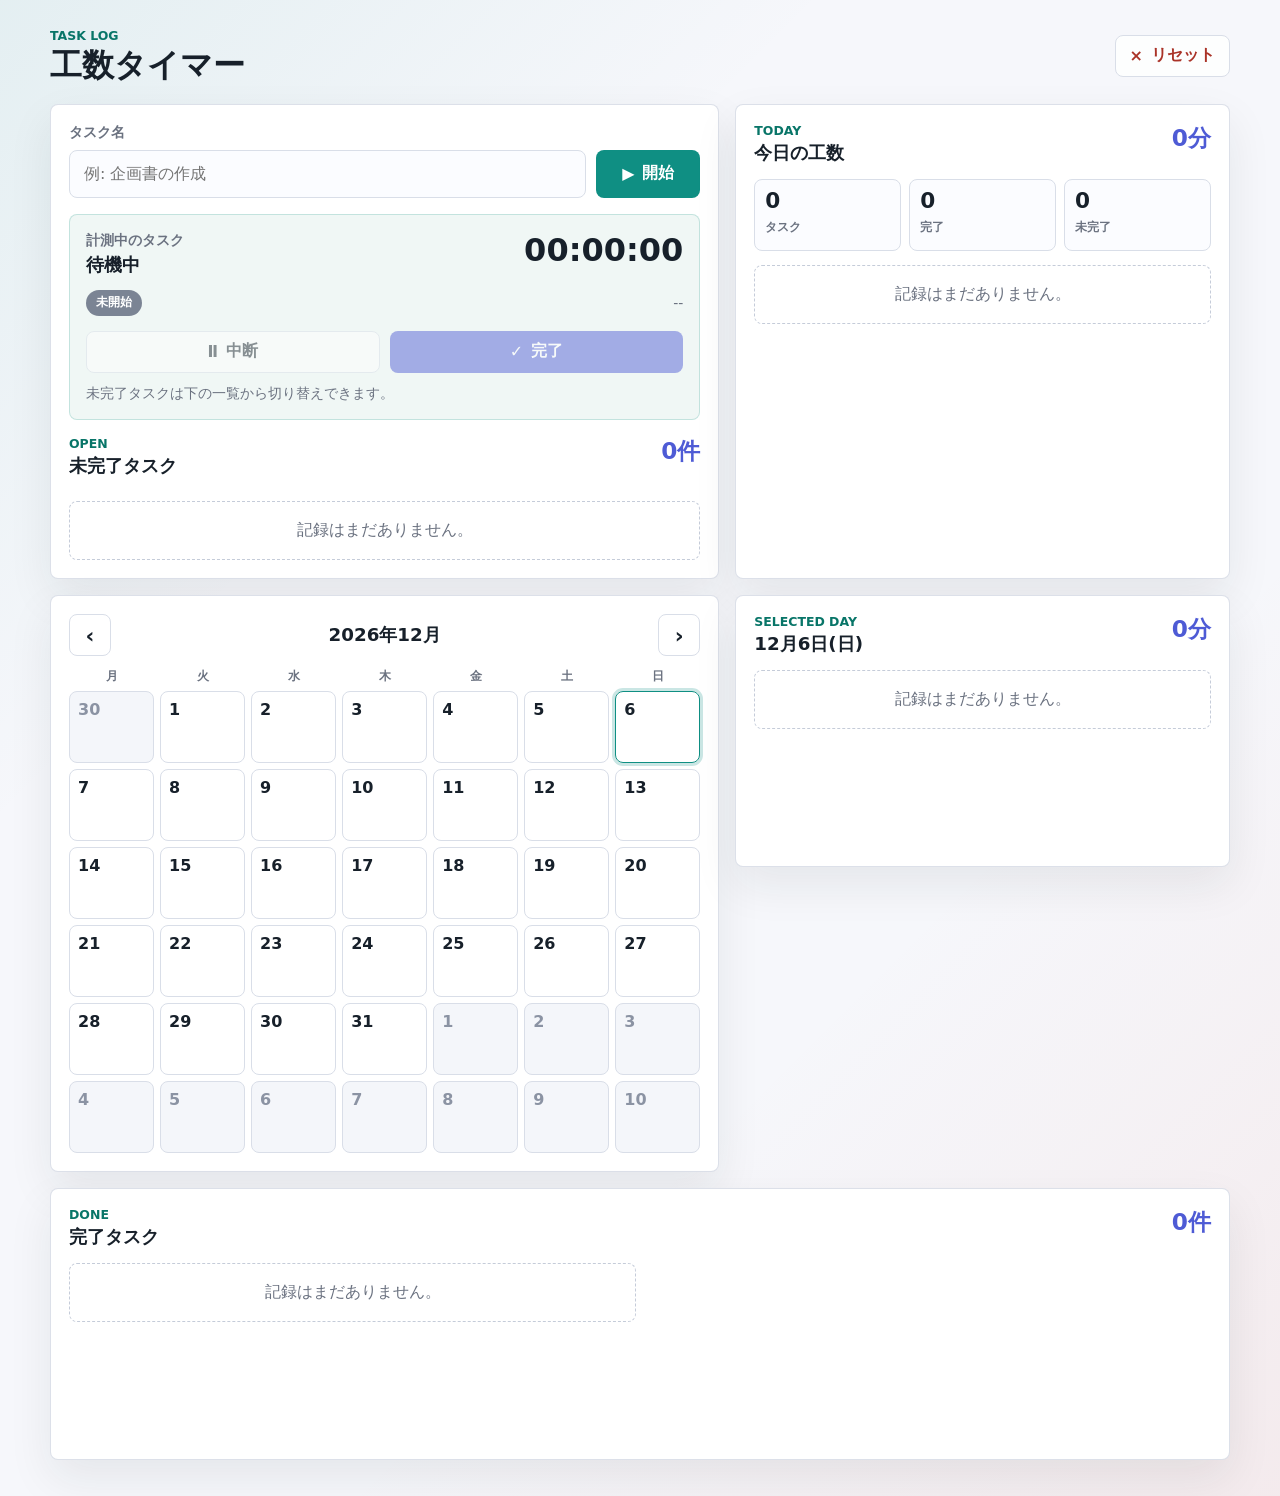
==== index.html @ 177626d4 "Create index.html for redirecting to task-timer" ====
<!doctype html>
<html lang="ja">
  <head>
    <meta charset="utf-8">
    <meta http-equiv="refresh" content="0; url=./task-timer/">
    <title>TastLog</title>
  </head>
  <body>
    <p><a href="./task-timer/">TastLogを開く</a></p>
  </body>
</html>
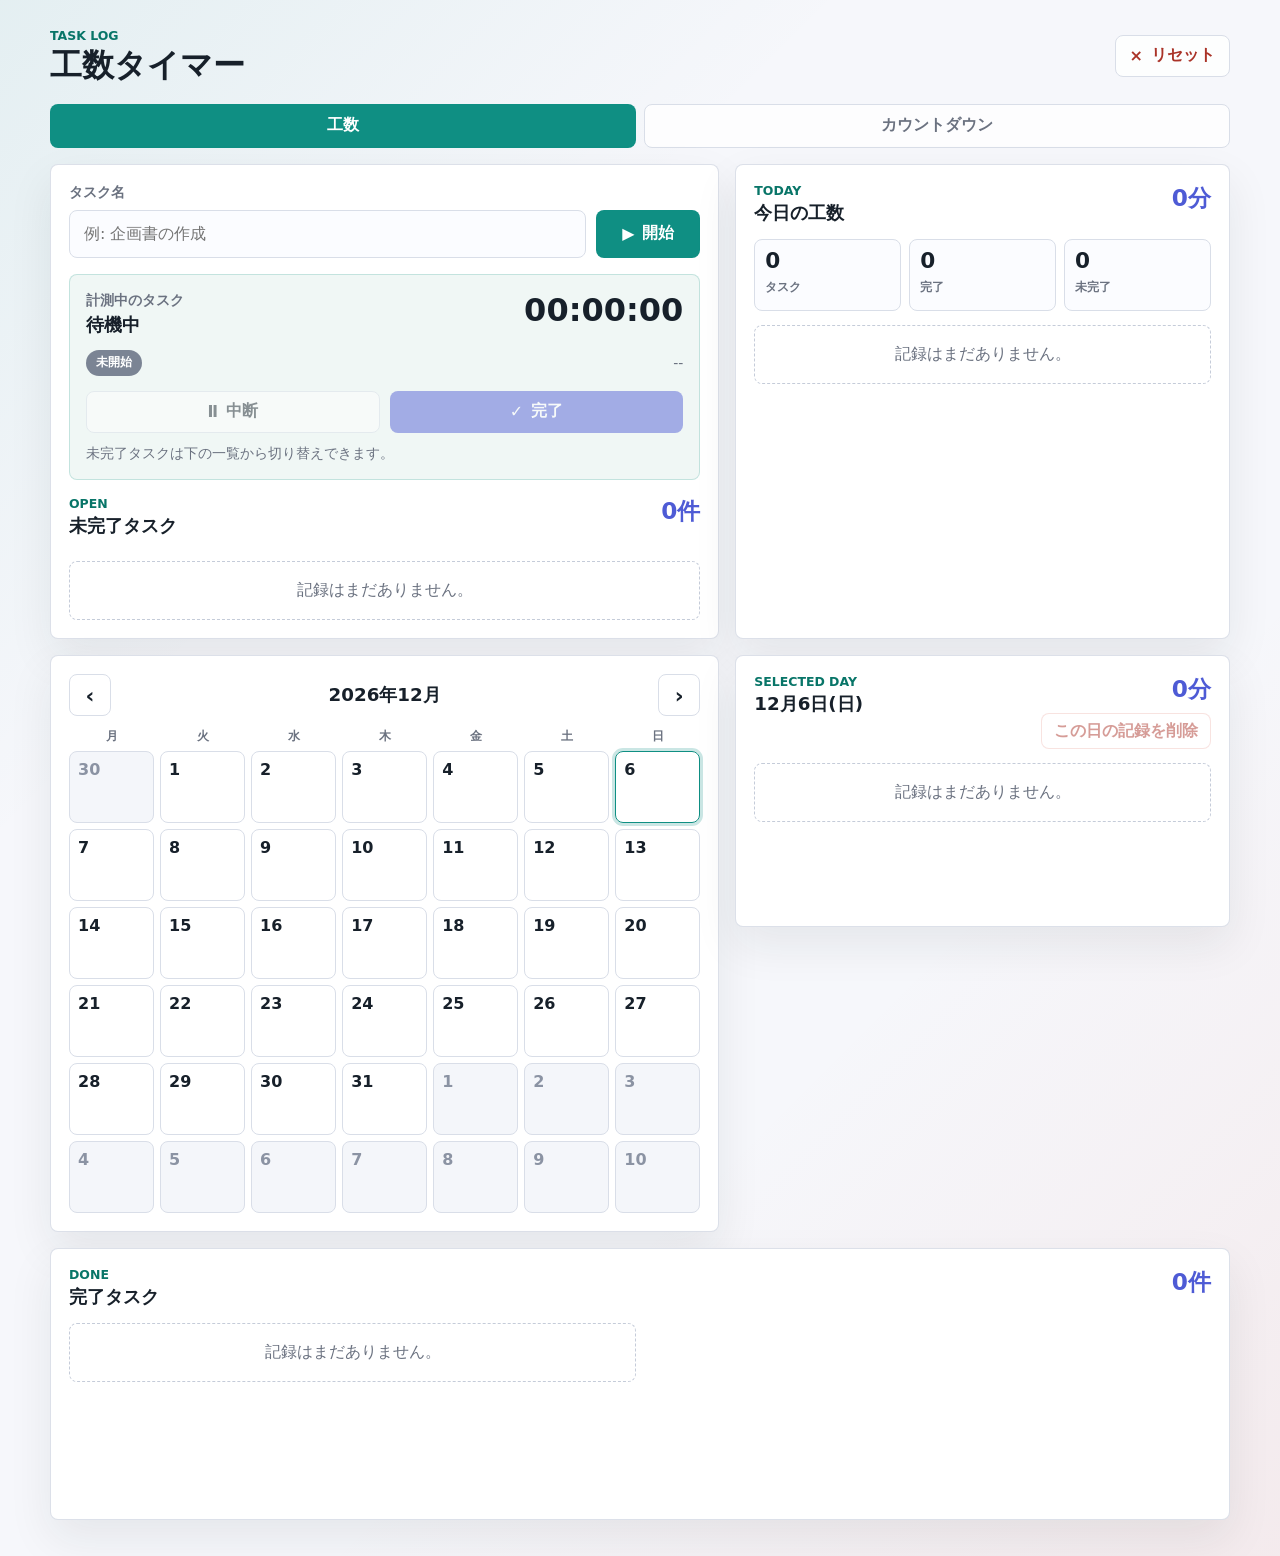
==== commit 78f02875: "Add files via upload" ====
--- a/index.html
+++ b/index.html
@@ -1,11 +1,276 @@
 <!doctype html>
 <html lang="ja">
   <head>
-    <meta charset="utf-8">
-    <meta http-equiv="refresh" content="0; url=./task-timer/">
-    <title>TastLog</title>
+    <meta charset="utf-8" />
+    <meta name="viewport" content="width=device-width, initial-scale=1, viewport-fit=cover" />
+    <title>工数タイマー</title>
+    <meta name="theme-color" content="#0f8f83" />
+    <meta name="apple-mobile-web-app-title" content="工数タイマー" />
+    <meta name="apple-mobile-web-app-capable" content="yes" />
+    <meta name="apple-mobile-web-app-status-bar-style" content="default" />
+    <meta name="format-detection" content="telephone=no" />
+    <link rel="manifest" href="manifest.webmanifest" />
+    <link rel="apple-touch-icon" href="icons/apple-touch-icon.png" />
+    <link rel="stylesheet" href="styles.css?v=8" />
   </head>
   <body>
-    <p><a href="./task-timer/">TastLogを開く</a></p>
+    <main class="app-shell">
+      <header class="topbar">
+        <div>
+          <p class="kicker">Task Log</p>
+          <h1>工数タイマー</h1>
+        </div>
+        <button class="icon-button danger-text" id="resetData" type="button" title="全データ削除">
+          <span aria-hidden="true">×</span>
+          <span>リセット</span>
+        </button>
+      </header>
+
+      <nav class="mode-tabs" aria-label="表示切り替え">
+        <button class="mode-tab active" id="workModeButton" type="button" aria-controls="workView" aria-selected="true">
+          工数
+        </button>
+        <button class="mode-tab" id="countdownModeButton" type="button" aria-controls="countdownView" aria-selected="false">
+          カウントダウン
+        </button>
+      </nav>
+
+      <section class="main-grid tab-view active" id="workView" aria-label="工数タイマー">
+        <section class="panel task-panel" aria-label="タスク操作">
+          <form class="task-form" id="taskForm">
+            <label for="taskName">タスク名</label>
+            <div class="input-row">
+              <input
+                id="taskName"
+                name="taskName"
+                type="text"
+                autocomplete="off"
+                maxlength="80"
+                placeholder="例: 企画書の作成"
+              />
+              <button class="primary-button" id="startButton" type="submit">
+                <span aria-hidden="true">▶</span>
+                <span>開始</span>
+              </button>
+            </div>
+          </form>
+
+          <div class="current-task" id="currentTask">
+            <div class="timer-heading">
+              <div>
+                <p>計測中のタスク</p>
+                <h2 id="currentTaskName">待機中</h2>
+              </div>
+              <time id="activeTimer" datetime="PT0S">00:00:00</time>
+            </div>
+
+            <div class="status-line">
+              <span class="status-pill idle" id="activeStatus">未開始</span>
+              <span id="startedAt">--</span>
+            </div>
+
+            <div class="quick-action-row">
+              <button class="secondary-button" id="quickPauseButton" type="button" disabled>
+                <span aria-hidden="true">Ⅱ</span>
+                <span>中断</span>
+              </button>
+              <button class="complete-button" id="quickCompleteButton" type="button" disabled>
+                <span aria-hidden="true">✓</span>
+                <span>完了</span>
+              </button>
+            </div>
+
+            <p class="switch-note">未完了タスクは下の一覧から切り替えできます。</p>
+          </div>
+
+          <section class="open-tasks-section" aria-label="未完了タスク">
+            <div class="panel-title-row compact-title-row">
+              <div>
+                <p class="section-label">Open</p>
+                <h2>未完了タスク</h2>
+              </div>
+              <strong id="openTaskCount">0件</strong>
+            </div>
+            <div class="open-task-list" id="openTaskList"></div>
+          </section>
+        </section>
+
+        <section class="panel today-panel" aria-label="今日の工数">
+          <div class="panel-title-row">
+            <div>
+              <p class="section-label">Today</p>
+              <h2>今日の工数</h2>
+            </div>
+            <strong id="todayTotal">0分</strong>
+          </div>
+
+          <div class="metrics">
+            <div>
+              <span id="todayTaskCount">0</span>
+              <p>タスク</p>
+            </div>
+            <div>
+              <span id="todayCompletedCount">0</span>
+              <p>完了</p>
+            </div>
+            <div>
+              <span id="todayRunningCount">0</span>
+              <p>未完了</p>
+            </div>
+          </div>
+
+          <div class="list-area" id="todayBreakdown"></div>
+        </section>
+
+        <section class="panel calendar-panel" aria-label="カレンダー">
+          <div class="calendar-header">
+            <button class="square-button" id="prevMonth" type="button" title="前の月">
+              <span aria-hidden="true">‹</span>
+            </button>
+            <h2 id="monthTitle">--</h2>
+            <button class="square-button" id="nextMonth" type="button" title="次の月">
+              <span aria-hidden="true">›</span>
+            </button>
+          </div>
+
+          <div class="weekdays" aria-hidden="true">
+            <span>月</span>
+            <span>火</span>
+            <span>水</span>
+            <span>木</span>
+            <span>金</span>
+            <span>土</span>
+            <span>日</span>
+          </div>
+          <div class="calendar-grid" id="calendarGrid"></div>
+        </section>
+
+        <section class="panel detail-panel" aria-label="選択日の工数">
+          <div class="panel-title-row">
+            <div>
+              <p class="section-label">Selected Day</p>
+              <h2 id="selectedDateTitle">--</h2>
+            </div>
+            <div class="selected-day-actions">
+              <strong id="selectedDateTotal">0分</strong>
+              <button class="delete-day-button" id="deleteSelectedDay" type="button" disabled>
+                この日の記録を削除
+              </button>
+            </div>
+          </div>
+          <div class="list-area" id="selectedDayList"></div>
+        </section>
+
+        <section class="panel history-panel" aria-label="完了タスク">
+          <div class="panel-title-row">
+            <div>
+              <p class="section-label">Done</p>
+              <h2>完了タスク</h2>
+            </div>
+            <strong id="completedTotal">0件</strong>
+          </div>
+          <div class="list-area history-list" id="completedList"></div>
+        </section>
+      </section>
+
+      <section class="main-grid tab-view" id="countdownView" aria-label="カウントダウン" hidden>
+        <section class="panel task-panel" aria-label="カウントダウン操作">
+          <form class="task-form" id="countdownForm">
+            <label for="countdownTaskName">タスク名と時間</label>
+            <div class="countdown-input-grid">
+              <input
+                id="countdownTaskName"
+                name="countdownTaskName"
+                type="text"
+                autocomplete="off"
+                maxlength="80"
+                placeholder="例: 集中作業"
+              />
+              <label class="duration-field" for="countdownHours">
+                <span>時間</span>
+                <input id="countdownHours" name="countdownHours" type="number" inputmode="numeric" min="0" max="99" value="0" />
+              </label>
+              <label class="duration-field" for="countdownMinutes">
+                <span>分</span>
+                <input id="countdownMinutes" name="countdownMinutes" type="number" inputmode="numeric" min="0" max="59" value="25" />
+              </label>
+              <label class="duration-field" for="countdownSeconds">
+                <span>秒</span>
+                <input id="countdownSeconds" name="countdownSeconds" type="number" inputmode="numeric" min="0" max="59" value="0" />
+              </label>
+              <button class="primary-button" id="countdownStartButton" type="submit">
+                <span aria-hidden="true">▶</span>
+                <span>開始</span>
+              </button>
+            </div>
+          </form>
+
+          <div class="current-task countdown-current" id="countdownCurrentTask">
+            <div class="timer-heading">
+              <div>
+                <p>カウントダウン中のタスク</p>
+                <h2 id="countdownCurrentName">待機中</h2>
+              </div>
+              <time id="countdownTimer" datetime="PT0S">00:00:00</time>
+            </div>
+
+            <div class="status-line">
+              <span class="status-pill idle" id="countdownStatus">未開始</span>
+              <span id="countdownStartedAt">--</span>
+            </div>
+
+            <div class="quick-action-row">
+              <button class="secondary-button" id="countdownQuickPauseButton" type="button" disabled>
+                <span aria-hidden="true">Ⅱ</span>
+                <span>中断</span>
+              </button>
+              <button class="complete-button" id="countdownQuickCompleteButton" type="button" disabled>
+                <span aria-hidden="true">✓</span>
+                <span>完了</span>
+              </button>
+            </div>
+
+            <div class="notification-row">
+              <button class="secondary-button notification-button" id="countdownNotificationButton" type="button">
+                通知を許可
+              </button>
+              <span id="countdownNotificationState">通知は未許可です。</span>
+            </div>
+
+            <p class="switch-note">別のカウントダウンを開始すると、今のタスクは自動で中断されます。</p>
+          </div>
+
+          <section class="open-tasks-section" aria-label="未完了カウントダウン">
+            <div class="panel-title-row compact-title-row">
+              <div>
+                <p class="section-label">Open</p>
+                <h2>未完了カウントダウン</h2>
+              </div>
+              <strong id="countdownOpenCount">0件</strong>
+            </div>
+            <div class="open-task-list" id="countdownOpenList"></div>
+          </section>
+        </section>
+
+        <section class="panel countdown-history-panel" aria-label="完了したカウントダウン">
+          <div class="panel-title-row">
+            <div>
+              <p class="section-label">Done</p>
+              <h2>完了したカウントダウン</h2>
+            </div>
+            <strong id="countdownCompletedTotal">0件</strong>
+          </div>
+          <div class="list-area history-list" id="countdownCompletedList"></div>
+        </section>
+      </section>
+    </main>
+
+    <template id="emptyTemplate">
+      <p class="empty-state">記録はまだありません。</p>
+    </template>
+
+    <div class="app-toast" id="countdownAlert" role="status" aria-live="polite" hidden></div>
+
+    <script src="app.js?v=8"></script>
   </body>
 </html>
--- a/styles.css
+++ b/styles.css
@@ -0,0 +1,815 @@
+:root {
+  --bg: #f6f7fb;
+  --surface: #ffffff;
+  --surface-soft: #f0f7f5;
+  --ink: #17202a;
+  --muted: #6b7280;
+  --line: #d9dee8;
+  --teal: #0f8f83;
+  --teal-dark: #087568;
+  --indigo: #4e5bd5;
+  --coral: #d95748;
+  --amber: #b7791f;
+  --shadow: 0 18px 45px rgba(24, 32, 42, 0.08);
+  --radius: 8px;
+}
+
+* {
+  box-sizing: border-box;
+}
+
+body {
+  margin: 0;
+  min-height: 100vh;
+  min-height: 100svh;
+  background:
+    linear-gradient(135deg, rgba(15, 143, 131, 0.08), transparent 30%),
+    linear-gradient(315deg, rgba(217, 87, 72, 0.08), transparent 34%),
+    var(--bg);
+  color: var(--ink);
+  font-family:
+    "Yu Gothic UI",
+    "Hiragino Sans",
+    Meiryo,
+    system-ui,
+    -apple-system,
+    BlinkMacSystemFont,
+    "Segoe UI",
+    sans-serif;
+  letter-spacing: 0;
+}
+
+button,
+input {
+  font: inherit;
+}
+
+button {
+  border: 0;
+  cursor: pointer;
+}
+
+button:disabled {
+  cursor: not-allowed;
+  opacity: 0.48;
+}
+
+.app-shell {
+  width: min(1180px, calc(100% - 32px));
+  margin: 0 auto;
+  padding: max(28px, env(safe-area-inset-top)) 0 max(36px, env(safe-area-inset-bottom));
+}
+
+.topbar {
+  display: flex;
+  align-items: center;
+  justify-content: space-between;
+  gap: 16px;
+  margin-bottom: 20px;
+}
+
+.mode-tabs {
+  display: grid;
+  grid-template-columns: repeat(2, minmax(0, 1fr));
+  gap: 8px;
+  margin-bottom: 16px;
+}
+
+.mode-tab {
+  min-height: 44px;
+  border: 1px solid var(--line);
+  border-radius: var(--radius);
+  background: rgba(255, 255, 255, 0.82);
+  color: var(--muted);
+  font-weight: 800;
+}
+
+.mode-tab.active {
+  border-color: rgba(15, 143, 131, 0.45);
+  background: var(--teal);
+  color: #ffffff;
+}
+
+.tab-view[hidden] {
+  display: none;
+}
+
+.kicker,
+.section-label {
+  margin: 0 0 4px;
+  color: var(--teal-dark);
+  font-size: 0.78rem;
+  font-weight: 700;
+  text-transform: uppercase;
+}
+
+h1,
+h2,
+p {
+  margin-top: 0;
+}
+
+h1 {
+  margin-bottom: 0;
+  font-size: 2rem;
+  line-height: 1.15;
+}
+
+h2 {
+  margin-bottom: 0;
+  font-size: 1.14rem;
+  line-height: 1.25;
+}
+
+.main-grid {
+  display: grid;
+  grid-template-columns: minmax(0, 1.15fr) minmax(320px, 0.85fr);
+  gap: 16px;
+}
+
+.panel {
+  min-width: 0;
+  background: var(--surface);
+  border: 1px solid rgba(217, 222, 232, 0.92);
+  border-radius: var(--radius);
+  box-shadow: var(--shadow);
+  padding: 18px;
+}
+
+.task-panel {
+  display: grid;
+  gap: 16px;
+}
+
+.today-panel,
+.detail-panel,
+.history-panel,
+.countdown-history-panel {
+  display: flex;
+  min-height: 272px;
+  flex-direction: column;
+}
+
+.calendar-panel {
+  grid-row: span 2;
+}
+
+.history-panel {
+  grid-column: 1 / -1;
+}
+
+.countdown-history-panel {
+  min-height: 360px;
+}
+
+.task-form label {
+  display: block;
+  margin-bottom: 8px;
+  color: var(--muted);
+  font-size: 0.9rem;
+  font-weight: 700;
+}
+
+.input-row {
+  display: grid;
+  grid-template-columns: minmax(0, 1fr) auto;
+  gap: 10px;
+}
+
+.input-row input {
+  width: 100%;
+  min-height: 48px;
+  border: 1px solid var(--line);
+  border-radius: var(--radius);
+  padding: 0 14px;
+  color: var(--ink);
+  background: #fbfcff;
+  outline: 0;
+}
+
+.input-row input:focus {
+  border-color: var(--teal);
+  box-shadow: 0 0 0 4px rgba(15, 143, 131, 0.14);
+}
+
+.countdown-input-grid {
+  display: grid;
+  grid-template-columns: minmax(0, 1fr) 82px 82px 82px auto;
+  gap: 10px;
+}
+
+.countdown-input-grid > input,
+.duration-field input {
+  width: 100%;
+  min-height: 48px;
+  border: 1px solid var(--line);
+  border-radius: var(--radius);
+  padding: 0 14px;
+  color: var(--ink);
+  background: #fbfcff;
+  outline: 0;
+}
+
+.countdown-input-grid > input:focus,
+.duration-field input:focus {
+  border-color: var(--teal);
+  box-shadow: 0 0 0 4px rgba(15, 143, 131, 0.14);
+}
+
+.duration-field {
+  display: grid;
+  gap: 4px;
+  color: var(--muted);
+  font-size: 0.78rem;
+  font-weight: 800;
+}
+
+.primary-button,
+.secondary-button,
+.complete-button,
+.finish-button,
+.icon-button,
+.square-button {
+  display: inline-flex;
+  align-items: center;
+  justify-content: center;
+  gap: 8px;
+  min-height: 42px;
+  border-radius: var(--radius);
+  font-weight: 700;
+  transition:
+    transform 160ms ease,
+    background 160ms ease,
+    border-color 160ms ease;
+}
+
+.primary-button {
+  min-width: 104px;
+  padding: 0 18px;
+  background: var(--teal);
+  color: white;
+}
+
+.primary-button:hover:not(:disabled) {
+  background: var(--teal-dark);
+  transform: translateY(-1px);
+}
+
+.icon-button {
+  padding: 0 14px;
+  border: 1px solid var(--line);
+  background: rgba(255, 255, 255, 0.84);
+  color: var(--ink);
+}
+
+.danger-text {
+  color: #aa3328;
+}
+
+.current-task {
+  border: 1px solid rgba(15, 143, 131, 0.2);
+  border-radius: var(--radius);
+  background: var(--surface-soft);
+  padding: 16px;
+}
+
+.switch-note {
+  margin: 12px 0 0;
+  color: var(--muted);
+  font-size: 0.86rem;
+}
+
+.open-tasks-section {
+  display: grid;
+  gap: 10px;
+}
+
+.compact-title-row {
+  margin-bottom: 0;
+}
+
+.compact-title-row strong {
+  font-size: 1rem;
+}
+
+.timer-heading {
+  display: flex;
+  align-items: flex-start;
+  justify-content: space-between;
+  gap: 16px;
+}
+
+.timer-heading p,
+.status-line,
+.item-meta {
+  color: var(--muted);
+  font-size: 0.88rem;
+}
+
+.timer-heading p {
+  margin-bottom: 4px;
+  font-weight: 700;
+}
+
+.timer-heading h2 {
+  overflow-wrap: anywhere;
+}
+
+#activeTimer {
+  min-width: 136px;
+  color: var(--ink);
+  font-size: 2rem;
+  font-variant-numeric: tabular-nums;
+  font-weight: 800;
+  text-align: right;
+}
+
+#countdownTimer {
+  min-width: 136px;
+  color: var(--ink);
+  font-size: 2rem;
+  font-variant-numeric: tabular-nums;
+  font-weight: 800;
+  text-align: right;
+}
+
+.status-line {
+  display: flex;
+  align-items: center;
+  justify-content: space-between;
+  gap: 10px;
+  min-height: 32px;
+  margin: 10px 0 12px;
+}
+
+.status-pill {
+  display: inline-flex;
+  align-items: center;
+  min-height: 26px;
+  border-radius: 999px;
+  padding: 0 10px;
+  color: white;
+  font-size: 0.78rem;
+  font-weight: 800;
+}
+
+.status-pill.idle {
+  background: #7b8494;
+}
+
+.status-pill.running {
+  background: var(--teal);
+}
+
+.status-pill.paused {
+  background: var(--amber);
+}
+
+.status-pill.expired {
+  background: var(--coral);
+}
+
+.control-row {
+  display: grid;
+  grid-template-columns: repeat(3, minmax(0, 1fr));
+  gap: 10px;
+}
+
+.quick-action-row {
+  display: grid;
+  grid-template-columns: repeat(2, minmax(0, 1fr));
+  gap: 10px;
+  margin-top: 12px;
+}
+
+.notification-row {
+  display: grid;
+  grid-template-columns: auto minmax(0, 1fr);
+  align-items: center;
+  gap: 10px;
+  margin-top: 10px;
+}
+
+.notification-row span {
+  color: var(--muted);
+  font-size: 0.82rem;
+}
+
+.notification-button {
+  min-height: 38px;
+}
+
+.secondary-button,
+.complete-button,
+.finish-button {
+  min-width: 0;
+  padding: 0 12px;
+}
+
+.secondary-button {
+  border: 1px solid var(--line);
+  background: #ffffff;
+  color: var(--ink);
+}
+
+.secondary-button:hover:not(:disabled),
+.icon-button:hover:not(:disabled),
+.square-button:hover:not(:disabled) {
+  border-color: #b8c1d3;
+  transform: translateY(-1px);
+}
+
+.complete-button {
+  background: var(--indigo);
+  color: white;
+}
+
+.complete-button:hover:not(:disabled) {
+  background: #3f4cc8;
+  transform: translateY(-1px);
+}
+
+.finish-button {
+  background: var(--coral);
+  color: white;
+}
+
+.finish-button:hover:not(:disabled) {
+  background: #c74234;
+  transform: translateY(-1px);
+}
+
+.panel-title-row {
+  display: flex;
+  align-items: flex-start;
+  justify-content: space-between;
+  gap: 14px;
+  margin-bottom: 14px;
+}
+
+.panel-title-row strong {
+  color: var(--indigo);
+  font-size: 1.45rem;
+  font-variant-numeric: tabular-nums;
+  white-space: nowrap;
+}
+
+.selected-day-actions {
+  display: grid;
+  justify-items: end;
+  gap: 8px;
+}
+
+.delete-day-button {
+  min-height: 36px;
+  border: 1px solid rgba(217, 87, 72, 0.34);
+  border-radius: var(--radius);
+  padding: 0 12px;
+  background: #ffffff;
+  color: #aa3328;
+  font-weight: 800;
+}
+
+.delete-day-button:hover:not(:disabled) {
+  border-color: var(--coral);
+  background: #fff4f2;
+}
+
+.delete-day-button.confirming {
+  border-color: var(--coral);
+  background: var(--coral);
+  color: #ffffff;
+}
+
+.metrics {
+  display: grid;
+  grid-template-columns: repeat(3, minmax(0, 1fr));
+  gap: 8px;
+  margin-bottom: 14px;
+}
+
+.metrics div {
+  min-height: 72px;
+  border: 1px solid var(--line);
+  border-radius: var(--radius);
+  padding: 10px;
+  background: #fbfcff;
+}
+
+.metrics span {
+  display: block;
+  font-size: 1.35rem;
+  font-weight: 800;
+  line-height: 1;
+}
+
+.metrics p {
+  margin: 8px 0 0;
+  color: var(--muted);
+  font-size: 0.78rem;
+  font-weight: 700;
+}
+
+.list-area {
+  display: grid;
+  align-content: start;
+  gap: 8px;
+  min-height: 88px;
+}
+
+.work-item {
+  display: grid;
+  grid-template-columns: minmax(0, 1fr) auto;
+  gap: 12px;
+  min-height: 58px;
+  border: 1px solid var(--line);
+  border-radius: var(--radius);
+  padding: 10px 12px;
+  background: #ffffff;
+}
+
+.work-item strong {
+  display: block;
+  overflow-wrap: anywhere;
+}
+
+.work-item time,
+.work-item .duration {
+  color: var(--ink);
+  font-variant-numeric: tabular-nums;
+  font-weight: 800;
+  white-space: nowrap;
+}
+
+.open-task-list {
+  display: grid;
+  gap: 10px;
+}
+
+.task-card {
+  display: grid;
+  grid-template-columns: minmax(0, 1fr) auto auto;
+  align-items: center;
+  gap: 12px;
+  min-height: 74px;
+  border: 1px solid var(--line);
+  border-radius: var(--radius);
+  padding: 12px;
+  background: #ffffff;
+}
+
+.task-card.running {
+  border-color: rgba(15, 143, 131, 0.5);
+  background: linear-gradient(180deg, #ffffff, #effaf8);
+}
+
+.task-card.expired {
+  border-color: rgba(217, 87, 72, 0.42);
+  background: linear-gradient(180deg, #ffffff, #fff2f0);
+}
+
+.task-card-main {
+  min-width: 0;
+}
+
+.task-card-top {
+  display: flex;
+  align-items: center;
+  gap: 8px;
+  min-width: 0;
+}
+
+.task-card-top strong {
+  overflow-wrap: anywhere;
+}
+
+.task-card time {
+  color: var(--ink);
+  font-size: 1.15rem;
+  font-variant-numeric: tabular-nums;
+  font-weight: 800;
+  white-space: nowrap;
+}
+
+.task-card-actions {
+  display: flex;
+  gap: 8px;
+}
+
+.small-button {
+  min-width: 82px;
+  min-height: 38px;
+  padding: 0 12px;
+}
+
+.history-list {
+  grid-template-columns: repeat(2, minmax(0, 1fr));
+}
+
+.empty-state {
+  margin: 0;
+  border: 1px dashed #c5ccd9;
+  border-radius: var(--radius);
+  padding: 18px;
+  color: var(--muted);
+  text-align: center;
+}
+
+.app-toast {
+  position: fixed;
+  right: max(16px, env(safe-area-inset-right));
+  bottom: max(16px, env(safe-area-inset-bottom));
+  z-index: 20;
+  width: min(360px, calc(100% - 32px));
+  border: 1px solid rgba(78, 91, 213, 0.34);
+  border-radius: var(--radius);
+  box-shadow: var(--shadow);
+  padding: 14px 16px;
+  background: #ffffff;
+  color: var(--ink);
+  font-weight: 800;
+}
+
+.calendar-header {
+  display: grid;
+  grid-template-columns: 42px minmax(0, 1fr) 42px;
+  align-items: center;
+  gap: 10px;
+  margin-bottom: 12px;
+}
+
+.calendar-header h2 {
+  text-align: center;
+}
+
+.square-button {
+  width: 42px;
+  min-height: 42px;
+  border: 1px solid var(--line);
+  background: #ffffff;
+  color: var(--ink);
+  font-size: 1.35rem;
+}
+
+.weekdays,
+.calendar-grid {
+  display: grid;
+  grid-template-columns: repeat(7, minmax(0, 1fr));
+  gap: 6px;
+}
+
+.weekdays {
+  margin-bottom: 6px;
+}
+
+.weekdays span {
+  color: var(--muted);
+  font-size: 0.78rem;
+  font-weight: 800;
+  text-align: center;
+}
+
+.day-cell {
+  display: grid;
+  grid-template-rows: auto 1fr;
+  align-items: start;
+  min-height: 72px;
+  border: 1px solid var(--line);
+  border-radius: var(--radius);
+  padding: 8px;
+  background: #ffffff;
+  color: var(--ink);
+  text-align: left;
+}
+
+.day-cell:hover {
+  border-color: var(--teal);
+}
+
+.day-cell.muted {
+  background: #f4f6fa;
+  color: #8b93a3;
+}
+
+.day-cell.today {
+  border-color: var(--indigo);
+}
+
+.day-cell.selected {
+  outline: 3px solid rgba(15, 143, 131, 0.22);
+  border-color: var(--teal);
+}
+
+.day-cell.has-work {
+  background: linear-gradient(180deg, #ffffff, #eef9f7);
+}
+
+.day-number {
+  font-weight: 800;
+}
+
+.day-total {
+  align-self: end;
+  color: var(--teal-dark);
+  font-size: 0.78rem;
+  font-variant-numeric: tabular-nums;
+  font-weight: 800;
+  overflow-wrap: anywhere;
+}
+
+@media (max-width: 900px) {
+  .main-grid {
+    grid-template-columns: 1fr;
+  }
+
+  .calendar-panel,
+  .history-panel {
+    grid-column: auto;
+    grid-row: auto;
+  }
+
+  .history-list {
+    grid-template-columns: 1fr;
+  }
+}
+
+@media (max-width: 620px) {
+  .app-shell {
+    width: min(100% - 20px, 1180px);
+    padding-top: max(18px, env(safe-area-inset-top));
+  }
+
+  .topbar {
+    align-items: flex-start;
+    flex-direction: column;
+  }
+
+  .input-row,
+  .countdown-input-grid,
+  .control-row,
+  .quick-action-row,
+  .notification-row,
+  .metrics {
+    grid-template-columns: 1fr;
+  }
+
+  .task-card {
+    grid-template-columns: 1fr;
+    align-items: stretch;
+  }
+
+  .task-card-actions {
+    display: grid;
+    grid-template-columns: repeat(2, minmax(0, 1fr));
+  }
+
+  .primary-button,
+  .secondary-button,
+  .complete-button,
+  .finish-button,
+  .small-button {
+    width: 100%;
+  }
+
+  .timer-heading,
+  .status-line,
+  .panel-title-row {
+    align-items: flex-start;
+    flex-direction: column;
+  }
+
+  .selected-day-actions {
+    width: 100%;
+    justify-items: stretch;
+  }
+
+  .delete-day-button {
+    width: 100%;
+  }
+
+  #activeTimer {
+    min-width: 0;
+    font-size: 1.8rem;
+    text-align: left;
+  }
+
+  #countdownTimer {
+    min-width: 0;
+    font-size: 1.8rem;
+    text-align: left;
+  }
+
+  .calendar-grid,
+  .weekdays {
+    gap: 4px;
+  }
+
+  .day-cell {
+    min-height: 60px;
+    padding: 6px;
+  }
+
+  .day-total {
+    font-size: 0.7rem;
+  }
+}
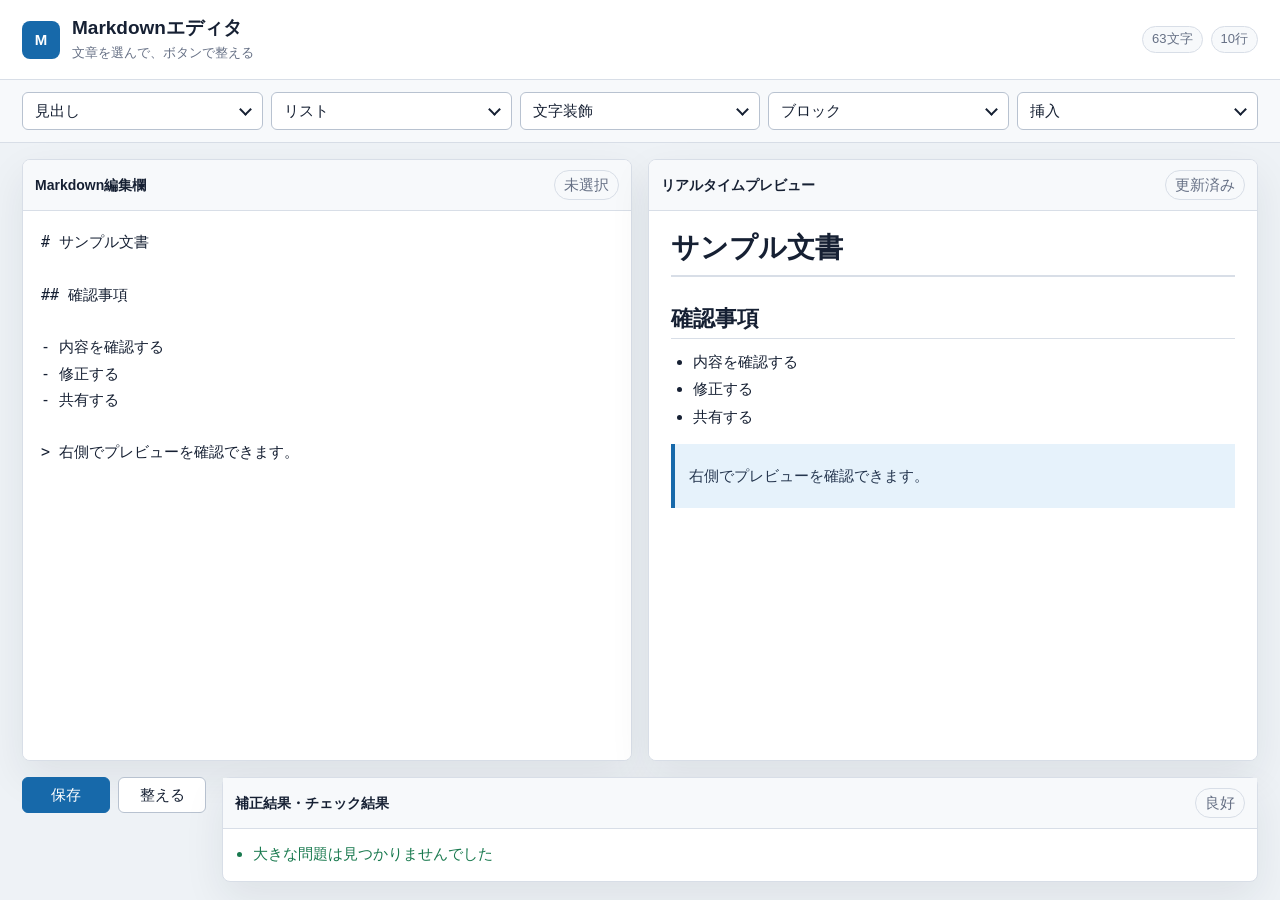
==== commit 681069b0: "Add files via upload" ====
--- a/index.html
+++ b/index.html
@@ -1,276 +1,128 @@
-<!doctype html>
+<!DOCTYPE html>
 <html lang="ja">
-  <head>
-    <meta charset="utf-8" />
-    <meta name="viewport" content="width=device-width, initial-scale=1, viewport-fit=cover" />
-    <title>工数タイマー</title>
-    <meta name="theme-color" content="#0f8f83" />
-    <meta name="apple-mobile-web-app-title" content="工数タイマー" />
-    <meta name="apple-mobile-web-app-capable" content="yes" />
-    <meta name="apple-mobile-web-app-status-bar-style" content="default" />
-    <meta name="format-detection" content="telephone=no" />
-    <link rel="manifest" href="manifest.webmanifest" />
-    <link rel="apple-touch-icon" href="icons/apple-touch-icon.png" />
-    <link rel="stylesheet" href="styles.css?v=8" />
-  </head>
-  <body>
-    <main class="app-shell">
-      <header class="topbar">
+
+<head>
+  <meta charset="UTF-8">
+  <meta name="viewport" content="width=device-width, initial-scale=1.0">
+  <title>Markdownエディタ</title>
+  <link rel="stylesheet" href="style.css">
+</head>
+
+<body>
+  <div class="app-shell">
+    <header class="topbar">
+      <div class="brand">
+        <span class="brand-mark" aria-hidden="true">M</span>
         <div>
-          <p class="kicker">Task Log</p>
-          <h1>工数タイマー</h1>
+          <h1>Markdownエディタ</h1>
+          <p>文章を選んで、ボタンで整える</p>
         </div>
-        <button class="icon-button danger-text" id="resetData" type="button" title="全データ削除">
-          <span aria-hidden="true">×</span>
-          <span>リセット</span>
-        </button>
-      </header>
+      </div>
+      <div class="document-info" aria-live="polite">
+        <span id="charCount">0文字</span>
+        <span id="lineCount">1行</span>
+      </div>
+    </header>
 
-      <nav class="mode-tabs" aria-label="表示切り替え">
-        <button class="mode-tab active" id="workModeButton" type="button" aria-controls="workView" aria-selected="true">
-          工数
-        </button>
-        <button class="mode-tab" id="countdownModeButton" type="button" aria-controls="countdownView" aria-selected="false">
-          カウントダウン
-        </button>
-      </nav>
+    <nav class="toolbar" aria-label="Markdown変換ツール">
+      <details class="tool-menu">
+        <summary title="見出しの種類を選びます">見出し</summary>
+        <div class="tool-menu-panel">
+          <button type="button" data-action="heading1" title="選択行を大見出しにします">大見出し</button>
+          <button type="button" data-action="heading2" title="選択行を中見出しにします">中見出し</button>
+          <button type="button" data-action="heading3" title="選択行を小見出しにします">小見出し</button>
+          <button type="button" data-action="heading4" title="選択行をさらに小さい見出しにします">見出し4</button>
+          <button type="button" data-action="heading5" title="選択行を小さな見出しにします">見出し5</button>
+          <button type="button" data-action="heading6" title="選択行を最小見出しにします">見出し6</button>
+        </div>
+      </details>
 
-      <section class="main-grid tab-view active" id="workView" aria-label="工数タイマー">
-        <section class="panel task-panel" aria-label="タスク操作">
-          <form class="task-form" id="taskForm">
-            <label for="taskName">タスク名</label>
-            <div class="input-row">
-              <input
-                id="taskName"
-                name="taskName"
-                type="text"
-                autocomplete="off"
-                maxlength="80"
-                placeholder="例: 企画書の作成"
-              />
-              <button class="primary-button" id="startButton" type="submit">
-                <span aria-hidden="true">▶</span>
-                <span>開始</span>
-              </button>
-            </div>
-          </form>
+      <details class="tool-menu">
+        <summary title="リストの種類を選びます">リスト</summary>
+        <div class="tool-menu-panel">
+          <button type="button" data-action="bullet" title="選択行を箇条書きにします">箇条書き</button>
+          <button type="button" data-action="numbered" title="選択行を番号付きリストにします">番号リスト</button>
+          <button type="button" data-action="checklist" title="選択行をチェックリストにします">チェックリスト</button>
+        </div>
+      </details>
 
-          <div class="current-task" id="currentTask">
-            <div class="timer-heading">
-              <div>
-                <p>計測中のタスク</p>
-                <h2 id="currentTaskName">待機中</h2>
-              </div>
-              <time id="activeTimer" datetime="PT0S">00:00:00</time>
-            </div>
+      <details class="tool-menu">
+        <summary title="文字の見た目を整えます">文字装飾</summary>
+        <div class="tool-menu-panel">
+          <button type="button" data-action="bold" title="選択文字を太字にします">太字</button>
+          <button type="button" data-action="italic" title="選択文字を斜体にします">斜体</button>
+          <button type="button" data-action="boldItalic" title="選択文字を太字かつ斜体にします">太字斜体</button>
+          <button type="button" data-action="strike" title="選択文字に取り消し線を付けます">取り消し線</button>
+          <button type="button" data-action="inlineCode" title="選択文字を文中コードにします">文中コード</button>
+        </div>
+      </details>
 
-            <div class="status-line">
-              <span class="status-pill idle" id="activeStatus">未開始</span>
-              <span id="startedAt">--</span>
-            </div>
+      <details class="tool-menu">
+        <summary title="文章のまとまりを整えます">ブロック</summary>
+        <div class="tool-menu-panel">
+          <button type="button" data-action="quote" title="選択行を引用にします">引用</button>
+          <button type="button" data-action="code" title="選択範囲をコードブロックにします">コードブロック</button>
+          <button type="button" data-action="htmlBlock" title="HTMLブロックのひな形を挿入します">HTMLブロック</button>
+          <button type="button" data-action="lineBreak" title="Markdownの明示的な改行を挿入します">改行</button>
+        </div>
+      </details>
 
-            <div class="quick-action-row">
-              <button class="secondary-button" id="quickPauseButton" type="button" disabled>
-                <span aria-hidden="true">Ⅱ</span>
-                <span>中断</span>
-              </button>
-              <button class="complete-button" id="quickCompleteButton" type="button" disabled>
-                <span aria-hidden="true">✓</span>
-                <span>完了</span>
-              </button>
-            </div>
+      <details class="tool-menu">
+        <summary title="リンクや表などを挿入します">挿入</summary>
+        <div class="tool-menu-panel">
+          <button type="button" data-action="link" title="選択文字をリンク文字にします">リンク</button>
+          <button type="button" data-action="image" title="画像のMarkdownを挿入します">画像</button>
+          <button type="button" data-action="table" title="表のひな形を挿入します">表</button>
+          <button type="button" data-action="footnote" title="脚注のひな形を挿入します">脚注</button>
+          <button type="button" data-action="rule" title="区切り線を挿入します">区切り線</button>
+        </div>
+      </details>
+    </nav>
 
-            <p class="switch-note">未完了タスクは下の一覧から切り替えできます。</p>
-          </div>
+    <main class="workspace">
+      <section class="pane editor-pane" aria-labelledby="editorTitle">
+        <div class="pane-header">
+          <h2 id="editorTitle">Markdown編集欄</h2>
+          <span id="selectionInfo">未選択</span>
+        </div>
+        <textarea id="editor" spellcheck="false" aria-label="Markdown編集欄"># サンプル文書
 
-          <section class="open-tasks-section" aria-label="未完了タスク">
-            <div class="panel-title-row compact-title-row">
-              <div>
-                <p class="section-label">Open</p>
-                <h2>未完了タスク</h2>
-              </div>
-              <strong id="openTaskCount">0件</strong>
-            </div>
-            <div class="open-task-list" id="openTaskList"></div>
-          </section>
-        </section>
+## 確認事項
 
-        <section class="panel today-panel" aria-label="今日の工数">
-          <div class="panel-title-row">
-            <div>
-              <p class="section-label">Today</p>
-              <h2>今日の工数</h2>
-            </div>
-            <strong id="todayTotal">0分</strong>
-          </div>
+- 内容を確認する
+- 修正する
+- 共有する
 
-          <div class="metrics">
-            <div>
-              <span id="todayTaskCount">0</span>
-              <p>タスク</p>
-            </div>
-            <div>
-              <span id="todayCompletedCount">0</span>
-              <p>完了</p>
-            </div>
-            <div>
-              <span id="todayRunningCount">0</span>
-              <p>未完了</p>
-            </div>
-          </div>
-
-          <div class="list-area" id="todayBreakdown"></div>
-        </section>
-
-        <section class="panel calendar-panel" aria-label="カレンダー">
-          <div class="calendar-header">
-            <button class="square-button" id="prevMonth" type="button" title="前の月">
-              <span aria-hidden="true">‹</span>
-            </button>
-            <h2 id="monthTitle">--</h2>
-            <button class="square-button" id="nextMonth" type="button" title="次の月">
-              <span aria-hidden="true">›</span>
-            </button>
-          </div>
-
-          <div class="weekdays" aria-hidden="true">
-            <span>月</span>
-            <span>火</span>
-            <span>水</span>
-            <span>木</span>
-            <span>金</span>
-            <span>土</span>
-            <span>日</span>
-          </div>
-          <div class="calendar-grid" id="calendarGrid"></div>
-        </section>
-
-        <section class="panel detail-panel" aria-label="選択日の工数">
-          <div class="panel-title-row">
-            <div>
-              <p class="section-label">Selected Day</p>
-              <h2 id="selectedDateTitle">--</h2>
-            </div>
-            <div class="selected-day-actions">
-              <strong id="selectedDateTotal">0分</strong>
-              <button class="delete-day-button" id="deleteSelectedDay" type="button" disabled>
-                この日の記録を削除
-              </button>
-            </div>
-          </div>
-          <div class="list-area" id="selectedDayList"></div>
-        </section>
-
-        <section class="panel history-panel" aria-label="完了タスク">
-          <div class="panel-title-row">
-            <div>
-              <p class="section-label">Done</p>
-              <h2>完了タスク</h2>
-            </div>
-            <strong id="completedTotal">0件</strong>
-          </div>
-          <div class="list-area history-list" id="completedList"></div>
-        </section>
+> 右側でプレビューを確認できます。
+</textarea>
       </section>
 
-      <section class="main-grid tab-view" id="countdownView" aria-label="カウントダウン" hidden>
-        <section class="panel task-panel" aria-label="カウントダウン操作">
-          <form class="task-form" id="countdownForm">
-            <label for="countdownTaskName">タスク名と時間</label>
-            <div class="countdown-input-grid">
-              <input
-                id="countdownTaskName"
-                name="countdownTaskName"
-                type="text"
-                autocomplete="off"
-                maxlength="80"
-                placeholder="例: 集中作業"
-              />
-              <label class="duration-field" for="countdownHours">
-                <span>時間</span>
-                <input id="countdownHours" name="countdownHours" type="number" inputmode="numeric" min="0" max="99" value="0" />
-              </label>
-              <label class="duration-field" for="countdownMinutes">
-                <span>分</span>
-                <input id="countdownMinutes" name="countdownMinutes" type="number" inputmode="numeric" min="0" max="59" value="25" />
-              </label>
-              <label class="duration-field" for="countdownSeconds">
-                <span>秒</span>
-                <input id="countdownSeconds" name="countdownSeconds" type="number" inputmode="numeric" min="0" max="59" value="0" />
-              </label>
-              <button class="primary-button" id="countdownStartButton" type="submit">
-                <span aria-hidden="true">▶</span>
-                <span>開始</span>
-              </button>
-            </div>
-          </form>
-
-          <div class="current-task countdown-current" id="countdownCurrentTask">
-            <div class="timer-heading">
-              <div>
-                <p>カウントダウン中のタスク</p>
-                <h2 id="countdownCurrentName">待機中</h2>
-              </div>
-              <time id="countdownTimer" datetime="PT0S">00:00:00</time>
-            </div>
-
-            <div class="status-line">
-              <span class="status-pill idle" id="countdownStatus">未開始</span>
-              <span id="countdownStartedAt">--</span>
-            </div>
-
-            <div class="quick-action-row">
-              <button class="secondary-button" id="countdownQuickPauseButton" type="button" disabled>
-                <span aria-hidden="true">Ⅱ</span>
-                <span>中断</span>
-              </button>
-              <button class="complete-button" id="countdownQuickCompleteButton" type="button" disabled>
-                <span aria-hidden="true">✓</span>
-                <span>完了</span>
-              </button>
-            </div>
-
-            <div class="notification-row">
-              <button class="secondary-button notification-button" id="countdownNotificationButton" type="button">
-                通知を許可
-              </button>
-              <span id="countdownNotificationState">通知は未許可です。</span>
-            </div>
-
-            <p class="switch-note">別のカウントダウンを開始すると、今のタスクは自動で中断されます。</p>
-          </div>
-
-          <section class="open-tasks-section" aria-label="未完了カウントダウン">
-            <div class="panel-title-row compact-title-row">
-              <div>
-                <p class="section-label">Open</p>
-                <h2>未完了カウントダウン</h2>
-              </div>
-              <strong id="countdownOpenCount">0件</strong>
-            </div>
-            <div class="open-task-list" id="countdownOpenList"></div>
-          </section>
-        </section>
-
-        <section class="panel countdown-history-panel" aria-label="完了したカウントダウン">
-          <div class="panel-title-row">
-            <div>
-              <p class="section-label">Done</p>
-              <h2>完了したカウントダウン</h2>
-            </div>
-            <strong id="countdownCompletedTotal">0件</strong>
-          </div>
-          <div class="list-area history-list" id="countdownCompletedList"></div>
-        </section>
+      <section class="pane preview-pane" aria-labelledby="previewTitle">
+        <div class="pane-header">
+          <h2 id="previewTitle">リアルタイムプレビュー</h2>
+          <span id="previewState">更新済み</span>
+        </div>
+        <article id="preview" class="preview-content" aria-live="polite"></article>
       </section>
     </main>
 
-    <template id="emptyTemplate">
-      <p class="empty-state">記録はまだありません。</p>
-    </template>
+    <footer class="bottom-panel">
+      <div class="action-row" aria-label="文書操作">
+        <button type="button" id="saveBtn" title="Markdownファイルとして保存します">保存</button>
+        <button type="button" id="tidyBtn" title="余分な空白や空行を整えます">整える</button>
+      </div>
 
-    <div class="app-toast" id="countdownAlert" role="status" aria-live="polite" hidden></div>
+      <section class="check-panel" aria-labelledby="checkTitle">
+        <div class="check-heading">
+          <h2 id="checkTitle">補正結果・チェック結果</h2>
+          <span id="checkBadge">確認中</span>
+        </div>
+        <ul id="checkList"></ul>
+      </section>
+    </footer>
+  </div>
 
-    <script src="app.js?v=8"></script>
-  </body>
-</html>
+  <script src="script.js"></script>
+</body>
+
+</html>
--- a/style.css
+++ b/style.css
@@ -0,0 +1,590 @@
+:root {
+  color-scheme: light;
+  --bg: #eef2f6;
+  --surface: #ffffff;
+  --surface-subtle: #f7f9fb;
+  --line: #d8dee7;
+  --line-strong: #b8c2d0;
+  --text: #162033;
+  --muted: #667085;
+  --primary: #1769aa;
+  --primary-strong: #0f4f83;
+  --primary-soft: #e6f2fb;
+  --success: #18794e;
+  --warning: #a15c00;
+  --danger: #b42318;
+  --focus: #7cc4ff;
+  --shadow: 0 16px 40px rgba(22, 32, 51, 0.08);
+}
+
+* {
+  box-sizing: border-box;
+}
+
+body {
+  margin: 0;
+  min-height: 100vh;
+  background: var(--bg);
+  color: var(--text);
+  font-family: "Segoe UI", "Yu Gothic UI", "Meiryo", sans-serif;
+  font-size: 15px;
+  line-height: 1.6;
+}
+
+button,
+textarea {
+  font: inherit;
+}
+
+button {
+  min-height: 36px;
+  border: 1px solid var(--line-strong);
+  border-radius: 6px;
+  background: var(--surface);
+  color: var(--text);
+  cursor: pointer;
+  transition: background-color 0.16s ease, border-color 0.16s ease, color 0.16s ease, box-shadow 0.16s ease;
+}
+
+button:hover {
+  background: var(--primary-soft);
+  border-color: var(--primary);
+  color: var(--primary-strong);
+}
+
+button:focus-visible,
+textarea:focus-visible {
+  outline: 3px solid var(--focus);
+  outline-offset: 2px;
+}
+
+.app-shell {
+  display: grid;
+  grid-template-rows: auto auto minmax(0, 1fr) auto;
+  min-height: 100vh;
+}
+
+.topbar {
+  display: flex;
+  align-items: center;
+  justify-content: space-between;
+  gap: 16px;
+  padding: 16px 22px;
+  background: var(--surface);
+  border-bottom: 1px solid var(--line);
+}
+
+.brand {
+  display: flex;
+  align-items: center;
+  min-width: 0;
+  gap: 12px;
+}
+
+.brand-mark {
+  display: inline-grid;
+  place-items: center;
+  flex: 0 0 auto;
+  width: 38px;
+  height: 38px;
+  border-radius: 8px;
+  background: var(--primary);
+  color: #ffffff;
+  font-weight: 700;
+}
+
+.brand h1,
+.pane-header h2,
+.check-heading h2 {
+  margin: 0;
+  letter-spacing: 0;
+}
+
+.brand h1 {
+  font-size: 19px;
+  line-height: 1.3;
+}
+
+.brand p {
+  margin: 2px 0 0;
+  color: var(--muted);
+  font-size: 13px;
+}
+
+.document-info {
+  display: flex;
+  align-items: center;
+  flex-wrap: wrap;
+  justify-content: flex-end;
+  gap: 8px;
+  color: var(--muted);
+  font-size: 13px;
+}
+
+.document-info span,
+.pane-header span,
+.check-heading span {
+  display: inline-flex;
+  align-items: center;
+  min-height: 26px;
+  padding: 2px 9px;
+  border: 1px solid var(--line);
+  border-radius: 999px;
+  background: var(--surface-subtle);
+  color: var(--muted);
+  white-space: nowrap;
+}
+
+.toolbar {
+  display: grid;
+  grid-template-columns: repeat(5, minmax(132px, 1fr));
+  gap: 8px;
+  padding: 12px 22px;
+  background: var(--surface-subtle);
+  border-bottom: 1px solid var(--line);
+  overflow: visible;
+}
+
+.toolbar button {
+  padding: 0 10px;
+  white-space: nowrap;
+}
+
+.tool-menu {
+  position: relative;
+  min-width: 0;
+}
+
+.tool-menu summary {
+  display: flex;
+  align-items: center;
+  justify-content: space-between;
+  min-height: 38px;
+  padding: 0 12px;
+  border: 1px solid var(--line-strong);
+  border-radius: 6px;
+  background: var(--surface);
+  color: var(--text);
+  cursor: pointer;
+  list-style: none;
+  user-select: none;
+}
+
+.tool-menu summary::-webkit-details-marker {
+  display: none;
+}
+
+.tool-menu summary::after {
+  content: "";
+  width: 7px;
+  height: 7px;
+  margin-left: 10px;
+  border-right: 2px solid currentColor;
+  border-bottom: 2px solid currentColor;
+  transform: translateY(-2px) rotate(45deg);
+  transition: transform 0.16s ease;
+}
+
+.tool-menu[open] summary {
+  border-color: var(--primary);
+  background: var(--primary-soft);
+  color: var(--primary-strong);
+}
+
+.tool-menu[open] summary::after {
+  transform: translateY(2px) rotate(225deg);
+}
+
+.tool-menu summary:hover {
+  background: var(--primary-soft);
+  border-color: var(--primary);
+  color: var(--primary-strong);
+}
+
+.tool-menu summary:focus-visible {
+  outline: 3px solid var(--focus);
+  outline-offset: 2px;
+}
+
+.tool-menu-panel {
+  position: absolute;
+  z-index: 20;
+  top: calc(100% + 6px);
+  left: 0;
+  display: grid;
+  width: min(260px, calc(100vw - 44px));
+  gap: 6px;
+  padding: 8px;
+  border: 1px solid var(--line);
+  border-radius: 8px;
+  background: var(--surface);
+  box-shadow: var(--shadow);
+}
+
+.tool-menu-panel button {
+  width: 100%;
+  text-align: left;
+}
+
+.workspace {
+  display: grid;
+  grid-template-columns: minmax(0, 1fr) minmax(0, 1fr);
+  min-height: 0;
+  gap: 16px;
+  padding: 16px 22px;
+}
+
+.pane {
+  display: grid;
+  grid-template-rows: auto minmax(0, 1fr);
+  min-width: 0;
+  min-height: 420px;
+  background: var(--surface);
+  border: 1px solid var(--line);
+  border-radius: 8px;
+  box-shadow: var(--shadow);
+  overflow: hidden;
+}
+
+.pane-header {
+  display: flex;
+  align-items: center;
+  justify-content: space-between;
+  gap: 12px;
+  padding: 10px 12px;
+  border-bottom: 1px solid var(--line);
+  background: var(--surface-subtle);
+}
+
+.pane-header h2,
+.check-heading h2 {
+  font-size: 14px;
+  font-weight: 700;
+}
+
+#editor {
+  width: 100%;
+  min-width: 0;
+  height: 100%;
+  min-height: 420px;
+  resize: none;
+  border: 0;
+  padding: 18px;
+  color: var(--text);
+  background: #ffffff;
+  font-family: "Cascadia Mono", "Consolas", "Yu Gothic UI", monospace;
+  font-size: 15px;
+  line-height: 1.75;
+  tab-size: 2;
+}
+
+.preview-content {
+  min-width: 0;
+  height: 100%;
+  min-height: 420px;
+  padding: 18px 22px 28px;
+  overflow: auto;
+  background: #ffffff;
+}
+
+.preview-content > :first-child {
+  margin-top: 0;
+}
+
+.preview-content h1,
+.preview-content h2,
+.preview-content h3,
+.preview-content h4,
+.preview-content h5,
+.preview-content h6 {
+  line-height: 1.35;
+  margin: 1.2em 0 0.45em;
+}
+
+.preview-content h1 {
+  padding-bottom: 0.28em;
+  border-bottom: 2px solid var(--line);
+  font-size: 28px;
+}
+
+.preview-content h2 {
+  padding-bottom: 0.22em;
+  border-bottom: 1px solid var(--line);
+  font-size: 22px;
+}
+
+.preview-content h3 {
+  font-size: 18px;
+}
+
+.preview-content h4 {
+  font-size: 16px;
+}
+
+.preview-content h5,
+.preview-content h6 {
+  color: #344054;
+  font-size: 15px;
+}
+
+.preview-content p {
+  margin: 0.8em 0;
+}
+
+.preview-content ul,
+.preview-content ol {
+  padding-left: 1.45em;
+  margin: 0.7em 0;
+}
+
+.preview-content li + li {
+  margin-top: 0.25em;
+}
+
+.preview-content blockquote {
+  margin: 1em 0;
+  padding: 8px 14px;
+  border-left: 4px solid var(--primary);
+  background: var(--primary-soft);
+  color: #25364f;
+}
+
+.preview-content pre {
+  overflow: auto;
+  margin: 1em 0;
+  padding: 14px;
+  border: 1px solid #c7d0dd;
+  border-radius: 8px;
+  background: #111827;
+  color: #f9fafb;
+}
+
+.preview-content code {
+  font-family: "Cascadia Mono", "Consolas", monospace;
+  font-size: 0.93em;
+}
+
+.preview-content :not(pre) > code {
+  padding: 0.12em 0.32em;
+  border-radius: 5px;
+  background: #eef2f7;
+  color: #313b4f;
+}
+
+.preview-content a {
+  color: var(--primary);
+  text-decoration-thickness: 1px;
+  text-underline-offset: 3px;
+}
+
+.preview-content del {
+  color: var(--muted);
+}
+
+.preview-content img {
+  display: block;
+  max-width: 100%;
+  height: auto;
+  margin: 1em 0;
+  border: 1px solid var(--line);
+  border-radius: 8px;
+}
+
+.preview-content hr {
+  height: 1px;
+  border: 0;
+  margin: 22px 0;
+  background: var(--line-strong);
+}
+
+.preview-content table {
+  width: 100%;
+  border-collapse: collapse;
+  margin: 1em 0;
+  font-size: 14px;
+}
+
+.preview-content th,
+.preview-content td {
+  padding: 8px 10px;
+  border: 1px solid var(--line);
+  text-align: left;
+  vertical-align: top;
+}
+
+.preview-content th {
+  background: var(--surface-subtle);
+}
+
+.task-list {
+  list-style: none;
+  padding-left: 0;
+}
+
+.task-list input {
+  width: 16px;
+  height: 16px;
+  margin: 0 8px 0 0;
+  vertical-align: -3px;
+}
+
+.footnotes {
+  margin-top: 24px;
+  padding-top: 12px;
+  border-top: 1px solid var(--line);
+  color: var(--muted);
+  font-size: 13px;
+}
+
+.footnotes ol {
+  margin: 0;
+}
+
+.empty-preview {
+  display: grid;
+  place-items: center;
+  min-height: 250px;
+  color: var(--muted);
+  border: 1px dashed var(--line-strong);
+  border-radius: 8px;
+  background: var(--surface-subtle);
+}
+
+.bottom-panel {
+  display: grid;
+  grid-template-columns: auto minmax(280px, 1fr);
+  gap: 16px;
+  padding: 0 22px 18px;
+}
+
+.action-row {
+  display: flex;
+  align-items: start;
+  flex-wrap: wrap;
+  gap: 8px;
+}
+
+.action-row button {
+  min-width: 88px;
+  padding: 0 14px;
+}
+
+#saveBtn {
+  background: var(--primary);
+  border-color: var(--primary);
+  color: #ffffff;
+}
+
+#saveBtn:hover {
+  background: var(--primary-strong);
+  border-color: var(--primary-strong);
+}
+
+.check-panel {
+  min-width: 0;
+  border: 1px solid var(--line);
+  border-radius: 8px;
+  background: var(--surface);
+  box-shadow: var(--shadow);
+}
+
+.check-heading {
+  display: flex;
+  align-items: center;
+  justify-content: space-between;
+  gap: 12px;
+  padding: 10px 12px;
+  border-bottom: 1px solid var(--line);
+  background: var(--surface-subtle);
+}
+
+#checkList {
+  margin: 0;
+  padding: 10px 14px 12px 30px;
+  color: var(--muted);
+}
+
+#checkList li {
+  margin: 3px 0;
+}
+
+.is-good {
+  color: var(--success);
+}
+
+.is-warning {
+  color: var(--warning);
+}
+
+.is-danger {
+  color: var(--danger);
+}
+
+@media (max-width: 1080px) {
+  .toolbar {
+    grid-template-columns: repeat(3, minmax(132px, 1fr));
+  }
+}
+
+@media (max-width: 820px) {
+  .topbar,
+  .bottom-panel {
+    grid-template-columns: 1fr;
+  }
+
+  .topbar {
+    align-items: flex-start;
+    flex-direction: column;
+  }
+
+  .document-info {
+    justify-content: flex-start;
+  }
+
+  .workspace {
+    grid-template-columns: 1fr;
+  }
+
+  .pane,
+  #editor,
+  .preview-content {
+    min-height: 320px;
+  }
+}
+
+@media (max-width: 560px) {
+  .topbar,
+  .toolbar,
+  .workspace,
+  .bottom-panel {
+    padding-left: 12px;
+    padding-right: 12px;
+  }
+
+  .toolbar {
+    grid-template-columns: repeat(2, minmax(0, 1fr));
+  }
+
+  .toolbar button,
+  .tool-menu,
+  .tool-menu summary,
+  .action-row button {
+    width: 100%;
+  }
+
+  .tool-menu-panel {
+    position: static;
+    width: 100%;
+    margin-top: 6px;
+    box-shadow: none;
+  }
+
+  .action-row {
+    display: grid;
+    grid-template-columns: repeat(2, minmax(0, 1fr));
+  }
+
+  .brand h1 {
+    font-size: 17px;
+  }
+}
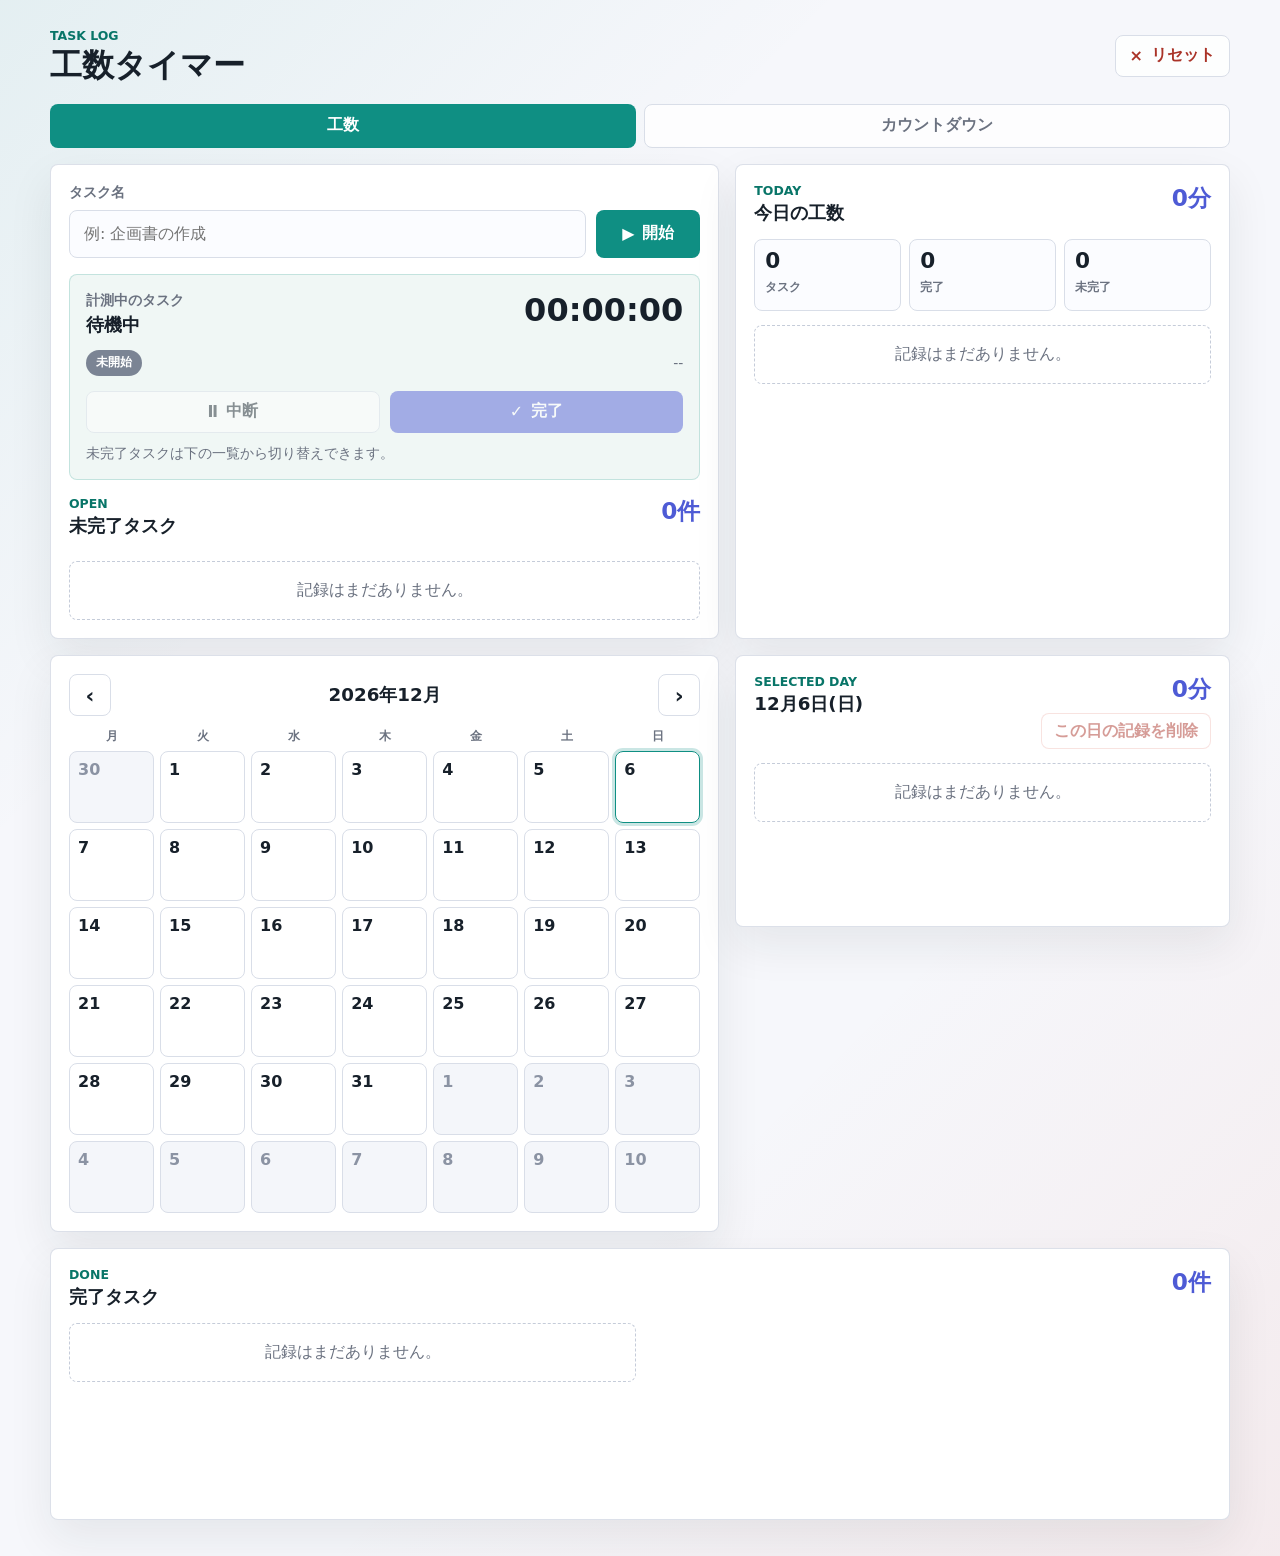
==== commit 801241f1: "Restore task timer version" ====
--- a/index.html
+++ b/index.html
@@ -1,128 +1,276 @@
-<!DOCTYPE html>
+<!doctype html>
 <html lang="ja">
-
-<head>
-  <meta charset="UTF-8">
-  <meta name="viewport" content="width=device-width, initial-scale=1.0">
-  <title>Markdownエディタ</title>
-  <link rel="stylesheet" href="style.css">
-</head>
-
-<body>
-  <div class="app-shell">
-    <header class="topbar">
-      <div class="brand">
-        <span class="brand-mark" aria-hidden="true">M</span>
+  <head>
+    <meta charset="utf-8" />
+    <meta name="viewport" content="width=device-width, initial-scale=1, viewport-fit=cover" />
+    <title>工数タイマー</title>
+    <meta name="theme-color" content="#0f8f83" />
+    <meta name="apple-mobile-web-app-title" content="工数タイマー" />
+    <meta name="apple-mobile-web-app-capable" content="yes" />
+    <meta name="apple-mobile-web-app-status-bar-style" content="default" />
+    <meta name="format-detection" content="telephone=no" />
+    <link rel="manifest" href="manifest.webmanifest" />
+    <link rel="apple-touch-icon" href="icons/apple-touch-icon.png" />
+    <link rel="stylesheet" href="styles.css?v=8" />
+  </head>
+  <body>
+    <main class="app-shell">
+      <header class="topbar">
         <div>
-          <h1>Markdownエディタ</h1>
-          <p>文章を選んで、ボタンで整える</p>
+          <p class="kicker">Task Log</p>
+          <h1>工数タイマー</h1>
         </div>
-      </div>
-      <div class="document-info" aria-live="polite">
-        <span id="charCount">0文字</span>
-        <span id="lineCount">1行</span>
-      </div>
-    </header>
-
-    <nav class="toolbar" aria-label="Markdown変換ツール">
-      <details class="tool-menu">
-        <summary title="見出しの種類を選びます">見出し</summary>
-        <div class="tool-menu-panel">
-          <button type="button" data-action="heading1" title="選択行を大見出しにします">大見出し</button>
-          <button type="button" data-action="heading2" title="選択行を中見出しにします">中見出し</button>
-          <button type="button" data-action="heading3" title="選択行を小見出しにします">小見出し</button>
-          <button type="button" data-action="heading4" title="選択行をさらに小さい見出しにします">見出し4</button>
-          <button type="button" data-action="heading5" title="選択行を小さな見出しにします">見出し5</button>
-          <button type="button" data-action="heading6" title="選択行を最小見出しにします">見出し6</button>
-        </div>
-      </details>
-
-      <details class="tool-menu">
-        <summary title="リストの種類を選びます">リスト</summary>
-        <div class="tool-menu-panel">
-          <button type="button" data-action="bullet" title="選択行を箇条書きにします">箇条書き</button>
-          <button type="button" data-action="numbered" title="選択行を番号付きリストにします">番号リスト</button>
-          <button type="button" data-action="checklist" title="選択行をチェックリストにします">チェックリスト</button>
-        </div>
-      </details>
-
-      <details class="tool-menu">
-        <summary title="文字の見た目を整えます">文字装飾</summary>
-        <div class="tool-menu-panel">
-          <button type="button" data-action="bold" title="選択文字を太字にします">太字</button>
-          <button type="button" data-action="italic" title="選択文字を斜体にします">斜体</button>
-          <button type="button" data-action="boldItalic" title="選択文字を太字かつ斜体にします">太字斜体</button>
-          <button type="button" data-action="strike" title="選択文字に取り消し線を付けます">取り消し線</button>
-          <button type="button" data-action="inlineCode" title="選択文字を文中コードにします">文中コード</button>
-        </div>
-      </details>
-
-      <details class="tool-menu">
-        <summary title="文章のまとまりを整えます">ブロック</summary>
-        <div class="tool-menu-panel">
-          <button type="button" data-action="quote" title="選択行を引用にします">引用</button>
-          <button type="button" data-action="code" title="選択範囲をコードブロックにします">コードブロック</button>
-          <button type="button" data-action="htmlBlock" title="HTMLブロックのひな形を挿入します">HTMLブロック</button>
-          <button type="button" data-action="lineBreak" title="Markdownの明示的な改行を挿入します">改行</button>
-        </div>
-      </details>
-
-      <details class="tool-menu">
-        <summary title="リンクや表などを挿入します">挿入</summary>
-        <div class="tool-menu-panel">
-          <button type="button" data-action="link" title="選択文字をリンク文字にします">リンク</button>
-          <button type="button" data-action="image" title="画像のMarkdownを挿入します">画像</button>
-          <button type="button" data-action="table" title="表のひな形を挿入します">表</button>
-          <button type="button" data-action="footnote" title="脚注のひな形を挿入します">脚注</button>
-          <button type="button" data-action="rule" title="区切り線を挿入します">区切り線</button>
-        </div>
-      </details>
-    </nav>
-
-    <main class="workspace">
-      <section class="pane editor-pane" aria-labelledby="editorTitle">
-        <div class="pane-header">
-          <h2 id="editorTitle">Markdown編集欄</h2>
-          <span id="selectionInfo">未選択</span>
-        </div>
-        <textarea id="editor" spellcheck="false" aria-label="Markdown編集欄"># サンプル文書
-
-## 確認事項
-
-- 内容を確認する
-- 修正する
-- 共有する
-
-> 右側でプレビューを確認できます。
-</textarea>
+        <button class="icon-button danger-text" id="resetData" type="button" title="全データ削除">
+          <span aria-hidden="true">×</span>
+          <span>リセット</span>
+        </button>
+      </header>
+
+      <nav class="mode-tabs" aria-label="表示切り替え">
+        <button class="mode-tab active" id="workModeButton" type="button" aria-controls="workView" aria-selected="true">
+          工数
+        </button>
+        <button class="mode-tab" id="countdownModeButton" type="button" aria-controls="countdownView" aria-selected="false">
+          カウントダウン
+        </button>
+      </nav>
+
+      <section class="main-grid tab-view active" id="workView" aria-label="工数タイマー">
+        <section class="panel task-panel" aria-label="タスク操作">
+          <form class="task-form" id="taskForm">
+            <label for="taskName">タスク名</label>
+            <div class="input-row">
+              <input
+                id="taskName"
+                name="taskName"
+                type="text"
+                autocomplete="off"
+                maxlength="80"
+                placeholder="例: 企画書の作成"
+              />
+              <button class="primary-button" id="startButton" type="submit">
+                <span aria-hidden="true">▶</span>
+                <span>開始</span>
+              </button>
+            </div>
+          </form>
+
+          <div class="current-task" id="currentTask">
+            <div class="timer-heading">
+              <div>
+                <p>計測中のタスク</p>
+                <h2 id="currentTaskName">待機中</h2>
+              </div>
+              <time id="activeTimer" datetime="PT0S">00:00:00</time>
+            </div>
+
+            <div class="status-line">
+              <span class="status-pill idle" id="activeStatus">未開始</span>
+              <span id="startedAt">--</span>
+            </div>
+
+            <div class="quick-action-row">
+              <button class="secondary-button" id="quickPauseButton" type="button" disabled>
+                <span aria-hidden="true">Ⅱ</span>
+                <span>中断</span>
+              </button>
+              <button class="complete-button" id="quickCompleteButton" type="button" disabled>
+                <span aria-hidden="true">✓</span>
+                <span>完了</span>
+              </button>
+            </div>
+
+            <p class="switch-note">未完了タスクは下の一覧から切り替えできます。</p>
+          </div>
+
+          <section class="open-tasks-section" aria-label="未完了タスク">
+            <div class="panel-title-row compact-title-row">
+              <div>
+                <p class="section-label">Open</p>
+                <h2>未完了タスク</h2>
+              </div>
+              <strong id="openTaskCount">0件</strong>
+            </div>
+            <div class="open-task-list" id="openTaskList"></div>
+          </section>
+        </section>
+
+        <section class="panel today-panel" aria-label="今日の工数">
+          <div class="panel-title-row">
+            <div>
+              <p class="section-label">Today</p>
+              <h2>今日の工数</h2>
+            </div>
+            <strong id="todayTotal">0分</strong>
+          </div>
+
+          <div class="metrics">
+            <div>
+              <span id="todayTaskCount">0</span>
+              <p>タスク</p>
+            </div>
+            <div>
+              <span id="todayCompletedCount">0</span>
+              <p>完了</p>
+            </div>
+            <div>
+              <span id="todayRunningCount">0</span>
+              <p>未完了</p>
+            </div>
+          </div>
+
+          <div class="list-area" id="todayBreakdown"></div>
+        </section>
+
+        <section class="panel calendar-panel" aria-label="カレンダー">
+          <div class="calendar-header">
+            <button class="square-button" id="prevMonth" type="button" title="前の月">
+              <span aria-hidden="true">‹</span>
+            </button>
+            <h2 id="monthTitle">--</h2>
+            <button class="square-button" id="nextMonth" type="button" title="次の月">
+              <span aria-hidden="true">›</span>
+            </button>
+          </div>
+
+          <div class="weekdays" aria-hidden="true">
+            <span>月</span>
+            <span>火</span>
+            <span>水</span>
+            <span>木</span>
+            <span>金</span>
+            <span>土</span>
+            <span>日</span>
+          </div>
+          <div class="calendar-grid" id="calendarGrid"></div>
+        </section>
+
+        <section class="panel detail-panel" aria-label="選択日の工数">
+          <div class="panel-title-row">
+            <div>
+              <p class="section-label">Selected Day</p>
+              <h2 id="selectedDateTitle">--</h2>
+            </div>
+            <div class="selected-day-actions">
+              <strong id="selectedDateTotal">0分</strong>
+              <button class="delete-day-button" id="deleteSelectedDay" type="button" disabled>
+                この日の記録を削除
+              </button>
+            </div>
+          </div>
+          <div class="list-area" id="selectedDayList"></div>
+        </section>
+
+        <section class="panel history-panel" aria-label="完了タスク">
+          <div class="panel-title-row">
+            <div>
+              <p class="section-label">Done</p>
+              <h2>完了タスク</h2>
+            </div>
+            <strong id="completedTotal">0件</strong>
+          </div>
+          <div class="list-area history-list" id="completedList"></div>
+        </section>
       </section>
 
-      <section class="pane preview-pane" aria-labelledby="previewTitle">
-        <div class="pane-header">
-          <h2 id="previewTitle">リアルタイムプレビュー</h2>
-          <span id="previewState">更新済み</span>
-        </div>
-        <article id="preview" class="preview-content" aria-live="polite"></article>
+      <section class="main-grid tab-view" id="countdownView" aria-label="カウントダウン" hidden>
+        <section class="panel task-panel" aria-label="カウントダウン操作">
+          <form class="task-form" id="countdownForm">
+            <label for="countdownTaskName">タスク名と時間</label>
+            <div class="countdown-input-grid">
+              <input
+                id="countdownTaskName"
+                name="countdownTaskName"
+                type="text"
+                autocomplete="off"
+                maxlength="80"
+                placeholder="例: 集中作業"
+              />
+              <label class="duration-field" for="countdownHours">
+                <span>時間</span>
+                <input id="countdownHours" name="countdownHours" type="number" inputmode="numeric" min="0" max="99" value="0" />
+              </label>
+              <label class="duration-field" for="countdownMinutes">
+                <span>分</span>
+                <input id="countdownMinutes" name="countdownMinutes" type="number" inputmode="numeric" min="0" max="59" value="25" />
+              </label>
+              <label class="duration-field" for="countdownSeconds">
+                <span>秒</span>
+                <input id="countdownSeconds" name="countdownSeconds" type="number" inputmode="numeric" min="0" max="59" value="0" />
+              </label>
+              <button class="primary-button" id="countdownStartButton" type="submit">
+                <span aria-hidden="true">▶</span>
+                <span>開始</span>
+              </button>
+            </div>
+          </form>
+
+          <div class="current-task countdown-current" id="countdownCurrentTask">
+            <div class="timer-heading">
+              <div>
+                <p>カウントダウン中のタスク</p>
+                <h2 id="countdownCurrentName">待機中</h2>
+              </div>
+              <time id="countdownTimer" datetime="PT0S">00:00:00</time>
+            </div>
+
+            <div class="status-line">
+              <span class="status-pill idle" id="countdownStatus">未開始</span>
+              <span id="countdownStartedAt">--</span>
+            </div>
+
+            <div class="quick-action-row">
+              <button class="secondary-button" id="countdownQuickPauseButton" type="button" disabled>
+                <span aria-hidden="true">Ⅱ</span>
+                <span>中断</span>
+              </button>
+              <button class="complete-button" id="countdownQuickCompleteButton" type="button" disabled>
+                <span aria-hidden="true">✓</span>
+                <span>完了</span>
+              </button>
+            </div>
+
+            <div class="notification-row">
+              <button class="secondary-button notification-button" id="countdownNotificationButton" type="button">
+                通知を許可
+              </button>
+              <span id="countdownNotificationState">通知は未許可です。</span>
+            </div>
+
+            <p class="switch-note">別のカウントダウンを開始すると、今のタスクは自動で中断されます。</p>
+          </div>
+
+          <section class="open-tasks-section" aria-label="未完了カウントダウン">
+            <div class="panel-title-row compact-title-row">
+              <div>
+                <p class="section-label">Open</p>
+                <h2>未完了カウントダウン</h2>
+              </div>
+              <strong id="countdownOpenCount">0件</strong>
+            </div>
+            <div class="open-task-list" id="countdownOpenList"></div>
+          </section>
+        </section>
+
+        <section class="panel countdown-history-panel" aria-label="完了したカウントダウン">
+          <div class="panel-title-row">
+            <div>
+              <p class="section-label">Done</p>
+              <h2>完了したカウントダウン</h2>
+            </div>
+            <strong id="countdownCompletedTotal">0件</strong>
+          </div>
+          <div class="list-area history-list" id="countdownCompletedList"></div>
+        </section>
       </section>
     </main>
 
-    <footer class="bottom-panel">
-      <div class="action-row" aria-label="文書操作">
-        <button type="button" id="saveBtn" title="Markdownファイルとして保存します">保存</button>
-        <button type="button" id="tidyBtn" title="余分な空白や空行を整えます">整える</button>
-      </div>
-
-      <section class="check-panel" aria-labelledby="checkTitle">
-        <div class="check-heading">
-          <h2 id="checkTitle">補正結果・チェック結果</h2>
-          <span id="checkBadge">確認中</span>
-        </div>
-        <ul id="checkList"></ul>
-      </section>
-    </footer>
-  </div>
-
-  <script src="script.js"></script>
-</body>
-
-</html>+    <template id="emptyTemplate">
+      <p class="empty-state">記録はまだありません。</p>
+    </template>
+
+    <div class="app-toast" id="countdownAlert" role="status" aria-live="polite" hidden></div>
+
+    <script src="app.js?v=8"></script>
+  </body>
+</html>
--- a/styles.css
+++ b/styles.css
@@ -0,0 +1,815 @@
+:root {
+  --bg: #f6f7fb;
+  --surface: #ffffff;
+  --surface-soft: #f0f7f5;
+  --ink: #17202a;
+  --muted: #6b7280;
+  --line: #d9dee8;
+  --teal: #0f8f83;
+  --teal-dark: #087568;
+  --indigo: #4e5bd5;
+  --coral: #d95748;
+  --amber: #b7791f;
+  --shadow: 0 18px 45px rgba(24, 32, 42, 0.08);
+  --radius: 8px;
+}
+
+* {
+  box-sizing: border-box;
+}
+
+body {
+  margin: 0;
+  min-height: 100vh;
+  min-height: 100svh;
+  background:
+    linear-gradient(135deg, rgba(15, 143, 131, 0.08), transparent 30%),
+    linear-gradient(315deg, rgba(217, 87, 72, 0.08), transparent 34%),
+    var(--bg);
+  color: var(--ink);
+  font-family:
+    "Yu Gothic UI",
+    "Hiragino Sans",
+    Meiryo,
+    system-ui,
+    -apple-system,
+    BlinkMacSystemFont,
+    "Segoe UI",
+    sans-serif;
+  letter-spacing: 0;
+}
+
+button,
+input {
+  font: inherit;
+}
+
+button {
+  border: 0;
+  cursor: pointer;
+}
+
+button:disabled {
+  cursor: not-allowed;
+  opacity: 0.48;
+}
+
+.app-shell {
+  width: min(1180px, calc(100% - 32px));
+  margin: 0 auto;
+  padding: max(28px, env(safe-area-inset-top)) 0 max(36px, env(safe-area-inset-bottom));
+}
+
+.topbar {
+  display: flex;
+  align-items: center;
+  justify-content: space-between;
+  gap: 16px;
+  margin-bottom: 20px;
+}
+
+.mode-tabs {
+  display: grid;
+  grid-template-columns: repeat(2, minmax(0, 1fr));
+  gap: 8px;
+  margin-bottom: 16px;
+}
+
+.mode-tab {
+  min-height: 44px;
+  border: 1px solid var(--line);
+  border-radius: var(--radius);
+  background: rgba(255, 255, 255, 0.82);
+  color: var(--muted);
+  font-weight: 800;
+}
+
+.mode-tab.active {
+  border-color: rgba(15, 143, 131, 0.45);
+  background: var(--teal);
+  color: #ffffff;
+}
+
+.tab-view[hidden] {
+  display: none;
+}
+
+.kicker,
+.section-label {
+  margin: 0 0 4px;
+  color: var(--teal-dark);
+  font-size: 0.78rem;
+  font-weight: 700;
+  text-transform: uppercase;
+}
+
+h1,
+h2,
+p {
+  margin-top: 0;
+}
+
+h1 {
+  margin-bottom: 0;
+  font-size: 2rem;
+  line-height: 1.15;
+}
+
+h2 {
+  margin-bottom: 0;
+  font-size: 1.14rem;
+  line-height: 1.25;
+}
+
+.main-grid {
+  display: grid;
+  grid-template-columns: minmax(0, 1.15fr) minmax(320px, 0.85fr);
+  gap: 16px;
+}
+
+.panel {
+  min-width: 0;
+  background: var(--surface);
+  border: 1px solid rgba(217, 222, 232, 0.92);
+  border-radius: var(--radius);
+  box-shadow: var(--shadow);
+  padding: 18px;
+}
+
+.task-panel {
+  display: grid;
+  gap: 16px;
+}
+
+.today-panel,
+.detail-panel,
+.history-panel,
+.countdown-history-panel {
+  display: flex;
+  min-height: 272px;
+  flex-direction: column;
+}
+
+.calendar-panel {
+  grid-row: span 2;
+}
+
+.history-panel {
+  grid-column: 1 / -1;
+}
+
+.countdown-history-panel {
+  min-height: 360px;
+}
+
+.task-form label {
+  display: block;
+  margin-bottom: 8px;
+  color: var(--muted);
+  font-size: 0.9rem;
+  font-weight: 700;
+}
+
+.input-row {
+  display: grid;
+  grid-template-columns: minmax(0, 1fr) auto;
+  gap: 10px;
+}
+
+.input-row input {
+  width: 100%;
+  min-height: 48px;
+  border: 1px solid var(--line);
+  border-radius: var(--radius);
+  padding: 0 14px;
+  color: var(--ink);
+  background: #fbfcff;
+  outline: 0;
+}
+
+.input-row input:focus {
+  border-color: var(--teal);
+  box-shadow: 0 0 0 4px rgba(15, 143, 131, 0.14);
+}
+
+.countdown-input-grid {
+  display: grid;
+  grid-template-columns: minmax(0, 1fr) 82px 82px 82px auto;
+  gap: 10px;
+}
+
+.countdown-input-grid > input,
+.duration-field input {
+  width: 100%;
+  min-height: 48px;
+  border: 1px solid var(--line);
+  border-radius: var(--radius);
+  padding: 0 14px;
+  color: var(--ink);
+  background: #fbfcff;
+  outline: 0;
+}
+
+.countdown-input-grid > input:focus,
+.duration-field input:focus {
+  border-color: var(--teal);
+  box-shadow: 0 0 0 4px rgba(15, 143, 131, 0.14);
+}
+
+.duration-field {
+  display: grid;
+  gap: 4px;
+  color: var(--muted);
+  font-size: 0.78rem;
+  font-weight: 800;
+}
+
+.primary-button,
+.secondary-button,
+.complete-button,
+.finish-button,
+.icon-button,
+.square-button {
+  display: inline-flex;
+  align-items: center;
+  justify-content: center;
+  gap: 8px;
+  min-height: 42px;
+  border-radius: var(--radius);
+  font-weight: 700;
+  transition:
+    transform 160ms ease,
+    background 160ms ease,
+    border-color 160ms ease;
+}
+
+.primary-button {
+  min-width: 104px;
+  padding: 0 18px;
+  background: var(--teal);
+  color: white;
+}
+
+.primary-button:hover:not(:disabled) {
+  background: var(--teal-dark);
+  transform: translateY(-1px);
+}
+
+.icon-button {
+  padding: 0 14px;
+  border: 1px solid var(--line);
+  background: rgba(255, 255, 255, 0.84);
+  color: var(--ink);
+}
+
+.danger-text {
+  color: #aa3328;
+}
+
+.current-task {
+  border: 1px solid rgba(15, 143, 131, 0.2);
+  border-radius: var(--radius);
+  background: var(--surface-soft);
+  padding: 16px;
+}
+
+.switch-note {
+  margin: 12px 0 0;
+  color: var(--muted);
+  font-size: 0.86rem;
+}
+
+.open-tasks-section {
+  display: grid;
+  gap: 10px;
+}
+
+.compact-title-row {
+  margin-bottom: 0;
+}
+
+.compact-title-row strong {
+  font-size: 1rem;
+}
+
+.timer-heading {
+  display: flex;
+  align-items: flex-start;
+  justify-content: space-between;
+  gap: 16px;
+}
+
+.timer-heading p,
+.status-line,
+.item-meta {
+  color: var(--muted);
+  font-size: 0.88rem;
+}
+
+.timer-heading p {
+  margin-bottom: 4px;
+  font-weight: 700;
+}
+
+.timer-heading h2 {
+  overflow-wrap: anywhere;
+}
+
+#activeTimer {
+  min-width: 136px;
+  color: var(--ink);
+  font-size: 2rem;
+  font-variant-numeric: tabular-nums;
+  font-weight: 800;
+  text-align: right;
+}
+
+#countdownTimer {
+  min-width: 136px;
+  color: var(--ink);
+  font-size: 2rem;
+  font-variant-numeric: tabular-nums;
+  font-weight: 800;
+  text-align: right;
+}
+
+.status-line {
+  display: flex;
+  align-items: center;
+  justify-content: space-between;
+  gap: 10px;
+  min-height: 32px;
+  margin: 10px 0 12px;
+}
+
+.status-pill {
+  display: inline-flex;
+  align-items: center;
+  min-height: 26px;
+  border-radius: 999px;
+  padding: 0 10px;
+  color: white;
+  font-size: 0.78rem;
+  font-weight: 800;
+}
+
+.status-pill.idle {
+  background: #7b8494;
+}
+
+.status-pill.running {
+  background: var(--teal);
+}
+
+.status-pill.paused {
+  background: var(--amber);
+}
+
+.status-pill.expired {
+  background: var(--coral);
+}
+
+.control-row {
+  display: grid;
+  grid-template-columns: repeat(3, minmax(0, 1fr));
+  gap: 10px;
+}
+
+.quick-action-row {
+  display: grid;
+  grid-template-columns: repeat(2, minmax(0, 1fr));
+  gap: 10px;
+  margin-top: 12px;
+}
+
+.notification-row {
+  display: grid;
+  grid-template-columns: auto minmax(0, 1fr);
+  align-items: center;
+  gap: 10px;
+  margin-top: 10px;
+}
+
+.notification-row span {
+  color: var(--muted);
+  font-size: 0.82rem;
+}
+
+.notification-button {
+  min-height: 38px;
+}
+
+.secondary-button,
+.complete-button,
+.finish-button {
+  min-width: 0;
+  padding: 0 12px;
+}
+
+.secondary-button {
+  border: 1px solid var(--line);
+  background: #ffffff;
+  color: var(--ink);
+}
+
+.secondary-button:hover:not(:disabled),
+.icon-button:hover:not(:disabled),
+.square-button:hover:not(:disabled) {
+  border-color: #b8c1d3;
+  transform: translateY(-1px);
+}
+
+.complete-button {
+  background: var(--indigo);
+  color: white;
+}
+
+.complete-button:hover:not(:disabled) {
+  background: #3f4cc8;
+  transform: translateY(-1px);
+}
+
+.finish-button {
+  background: var(--coral);
+  color: white;
+}
+
+.finish-button:hover:not(:disabled) {
+  background: #c74234;
+  transform: translateY(-1px);
+}
+
+.panel-title-row {
+  display: flex;
+  align-items: flex-start;
+  justify-content: space-between;
+  gap: 14px;
+  margin-bottom: 14px;
+}
+
+.panel-title-row strong {
+  color: var(--indigo);
+  font-size: 1.45rem;
+  font-variant-numeric: tabular-nums;
+  white-space: nowrap;
+}
+
+.selected-day-actions {
+  display: grid;
+  justify-items: end;
+  gap: 8px;
+}
+
+.delete-day-button {
+  min-height: 36px;
+  border: 1px solid rgba(217, 87, 72, 0.34);
+  border-radius: var(--radius);
+  padding: 0 12px;
+  background: #ffffff;
+  color: #aa3328;
+  font-weight: 800;
+}
+
+.delete-day-button:hover:not(:disabled) {
+  border-color: var(--coral);
+  background: #fff4f2;
+}
+
+.delete-day-button.confirming {
+  border-color: var(--coral);
+  background: var(--coral);
+  color: #ffffff;
+}
+
+.metrics {
+  display: grid;
+  grid-template-columns: repeat(3, minmax(0, 1fr));
+  gap: 8px;
+  margin-bottom: 14px;
+}
+
+.metrics div {
+  min-height: 72px;
+  border: 1px solid var(--line);
+  border-radius: var(--radius);
+  padding: 10px;
+  background: #fbfcff;
+}
+
+.metrics span {
+  display: block;
+  font-size: 1.35rem;
+  font-weight: 800;
+  line-height: 1;
+}
+
+.metrics p {
+  margin: 8px 0 0;
+  color: var(--muted);
+  font-size: 0.78rem;
+  font-weight: 700;
+}
+
+.list-area {
+  display: grid;
+  align-content: start;
+  gap: 8px;
+  min-height: 88px;
+}
+
+.work-item {
+  display: grid;
+  grid-template-columns: minmax(0, 1fr) auto;
+  gap: 12px;
+  min-height: 58px;
+  border: 1px solid var(--line);
+  border-radius: var(--radius);
+  padding: 10px 12px;
+  background: #ffffff;
+}
+
+.work-item strong {
+  display: block;
+  overflow-wrap: anywhere;
+}
+
+.work-item time,
+.work-item .duration {
+  color: var(--ink);
+  font-variant-numeric: tabular-nums;
+  font-weight: 800;
+  white-space: nowrap;
+}
+
+.open-task-list {
+  display: grid;
+  gap: 10px;
+}
+
+.task-card {
+  display: grid;
+  grid-template-columns: minmax(0, 1fr) auto auto;
+  align-items: center;
+  gap: 12px;
+  min-height: 74px;
+  border: 1px solid var(--line);
+  border-radius: var(--radius);
+  padding: 12px;
+  background: #ffffff;
+}
+
+.task-card.running {
+  border-color: rgba(15, 143, 131, 0.5);
+  background: linear-gradient(180deg, #ffffff, #effaf8);
+}
+
+.task-card.expired {
+  border-color: rgba(217, 87, 72, 0.42);
+  background: linear-gradient(180deg, #ffffff, #fff2f0);
+}
+
+.task-card-main {
+  min-width: 0;
+}
+
+.task-card-top {
+  display: flex;
+  align-items: center;
+  gap: 8px;
+  min-width: 0;
+}
+
+.task-card-top strong {
+  overflow-wrap: anywhere;
+}
+
+.task-card time {
+  color: var(--ink);
+  font-size: 1.15rem;
+  font-variant-numeric: tabular-nums;
+  font-weight: 800;
+  white-space: nowrap;
+}
+
+.task-card-actions {
+  display: flex;
+  gap: 8px;
+}
+
+.small-button {
+  min-width: 82px;
+  min-height: 38px;
+  padding: 0 12px;
+}
+
+.history-list {
+  grid-template-columns: repeat(2, minmax(0, 1fr));
+}
+
+.empty-state {
+  margin: 0;
+  border: 1px dashed #c5ccd9;
+  border-radius: var(--radius);
+  padding: 18px;
+  color: var(--muted);
+  text-align: center;
+}
+
+.app-toast {
+  position: fixed;
+  right: max(16px, env(safe-area-inset-right));
+  bottom: max(16px, env(safe-area-inset-bottom));
+  z-index: 20;
+  width: min(360px, calc(100% - 32px));
+  border: 1px solid rgba(78, 91, 213, 0.34);
+  border-radius: var(--radius);
+  box-shadow: var(--shadow);
+  padding: 14px 16px;
+  background: #ffffff;
+  color: var(--ink);
+  font-weight: 800;
+}
+
+.calendar-header {
+  display: grid;
+  grid-template-columns: 42px minmax(0, 1fr) 42px;
+  align-items: center;
+  gap: 10px;
+  margin-bottom: 12px;
+}
+
+.calendar-header h2 {
+  text-align: center;
+}
+
+.square-button {
+  width: 42px;
+  min-height: 42px;
+  border: 1px solid var(--line);
+  background: #ffffff;
+  color: var(--ink);
+  font-size: 1.35rem;
+}
+
+.weekdays,
+.calendar-grid {
+  display: grid;
+  grid-template-columns: repeat(7, minmax(0, 1fr));
+  gap: 6px;
+}
+
+.weekdays {
+  margin-bottom: 6px;
+}
+
+.weekdays span {
+  color: var(--muted);
+  font-size: 0.78rem;
+  font-weight: 800;
+  text-align: center;
+}
+
+.day-cell {
+  display: grid;
+  grid-template-rows: auto 1fr;
+  align-items: start;
+  min-height: 72px;
+  border: 1px solid var(--line);
+  border-radius: var(--radius);
+  padding: 8px;
+  background: #ffffff;
+  color: var(--ink);
+  text-align: left;
+}
+
+.day-cell:hover {
+  border-color: var(--teal);
+}
+
+.day-cell.muted {
+  background: #f4f6fa;
+  color: #8b93a3;
+}
+
+.day-cell.today {
+  border-color: var(--indigo);
+}
+
+.day-cell.selected {
+  outline: 3px solid rgba(15, 143, 131, 0.22);
+  border-color: var(--teal);
+}
+
+.day-cell.has-work {
+  background: linear-gradient(180deg, #ffffff, #eef9f7);
+}
+
+.day-number {
+  font-weight: 800;
+}
+
+.day-total {
+  align-self: end;
+  color: var(--teal-dark);
+  font-size: 0.78rem;
+  font-variant-numeric: tabular-nums;
+  font-weight: 800;
+  overflow-wrap: anywhere;
+}
+
+@media (max-width: 900px) {
+  .main-grid {
+    grid-template-columns: 1fr;
+  }
+
+  .calendar-panel,
+  .history-panel {
+    grid-column: auto;
+    grid-row: auto;
+  }
+
+  .history-list {
+    grid-template-columns: 1fr;
+  }
+}
+
+@media (max-width: 620px) {
+  .app-shell {
+    width: min(100% - 20px, 1180px);
+    padding-top: max(18px, env(safe-area-inset-top));
+  }
+
+  .topbar {
+    align-items: flex-start;
+    flex-direction: column;
+  }
+
+  .input-row,
+  .countdown-input-grid,
+  .control-row,
+  .quick-action-row,
+  .notification-row,
+  .metrics {
+    grid-template-columns: 1fr;
+  }
+
+  .task-card {
+    grid-template-columns: 1fr;
+    align-items: stretch;
+  }
+
+  .task-card-actions {
+    display: grid;
+    grid-template-columns: repeat(2, minmax(0, 1fr));
+  }
+
+  .primary-button,
+  .secondary-button,
+  .complete-button,
+  .finish-button,
+  .small-button {
+    width: 100%;
+  }
+
+  .timer-heading,
+  .status-line,
+  .panel-title-row {
+    align-items: flex-start;
+    flex-direction: column;
+  }
+
+  .selected-day-actions {
+    width: 100%;
+    justify-items: stretch;
+  }
+
+  .delete-day-button {
+    width: 100%;
+  }
+
+  #activeTimer {
+    min-width: 0;
+    font-size: 1.8rem;
+    text-align: left;
+  }
+
+  #countdownTimer {
+    min-width: 0;
+    font-size: 1.8rem;
+    text-align: left;
+  }
+
+  .calendar-grid,
+  .weekdays {
+    gap: 4px;
+  }
+
+  .day-cell {
+    min-height: 60px;
+    padding: 6px;
+  }
+
+  .day-total {
+    font-size: 0.7rem;
+  }
+}
